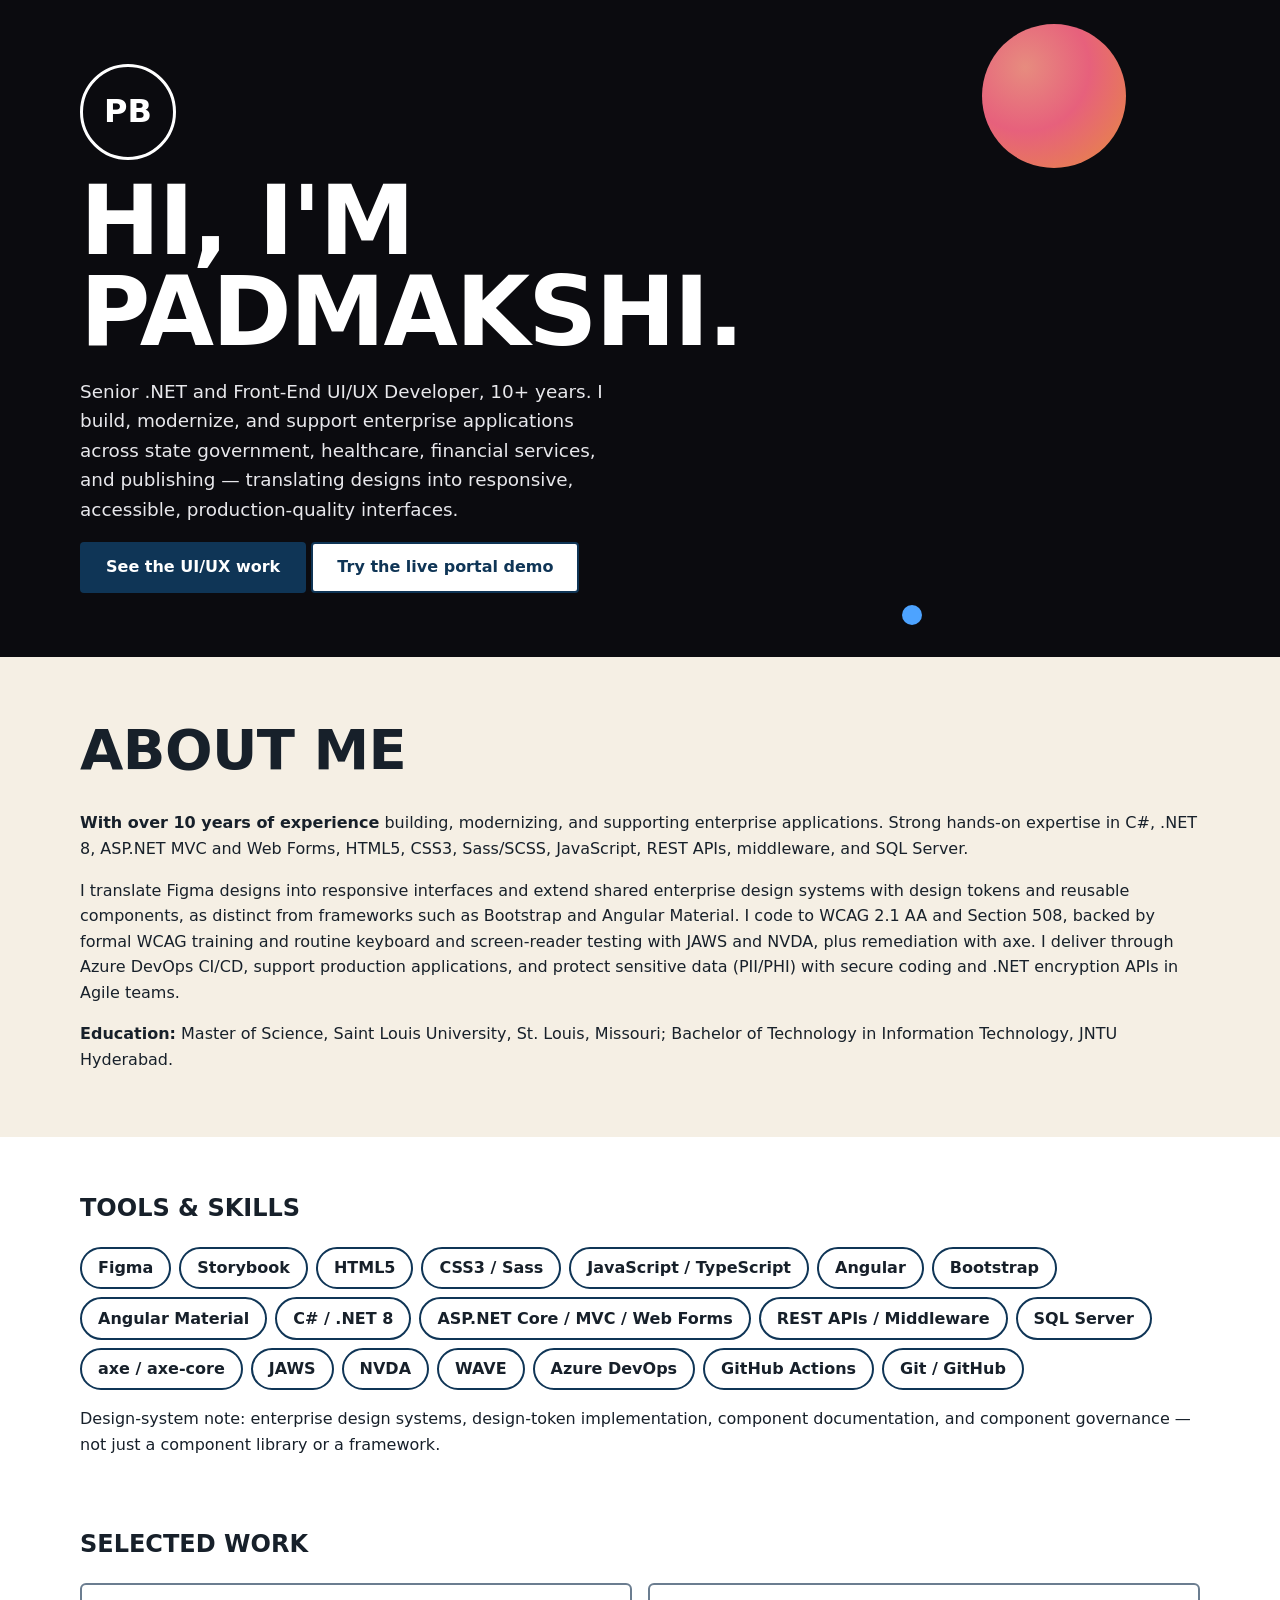
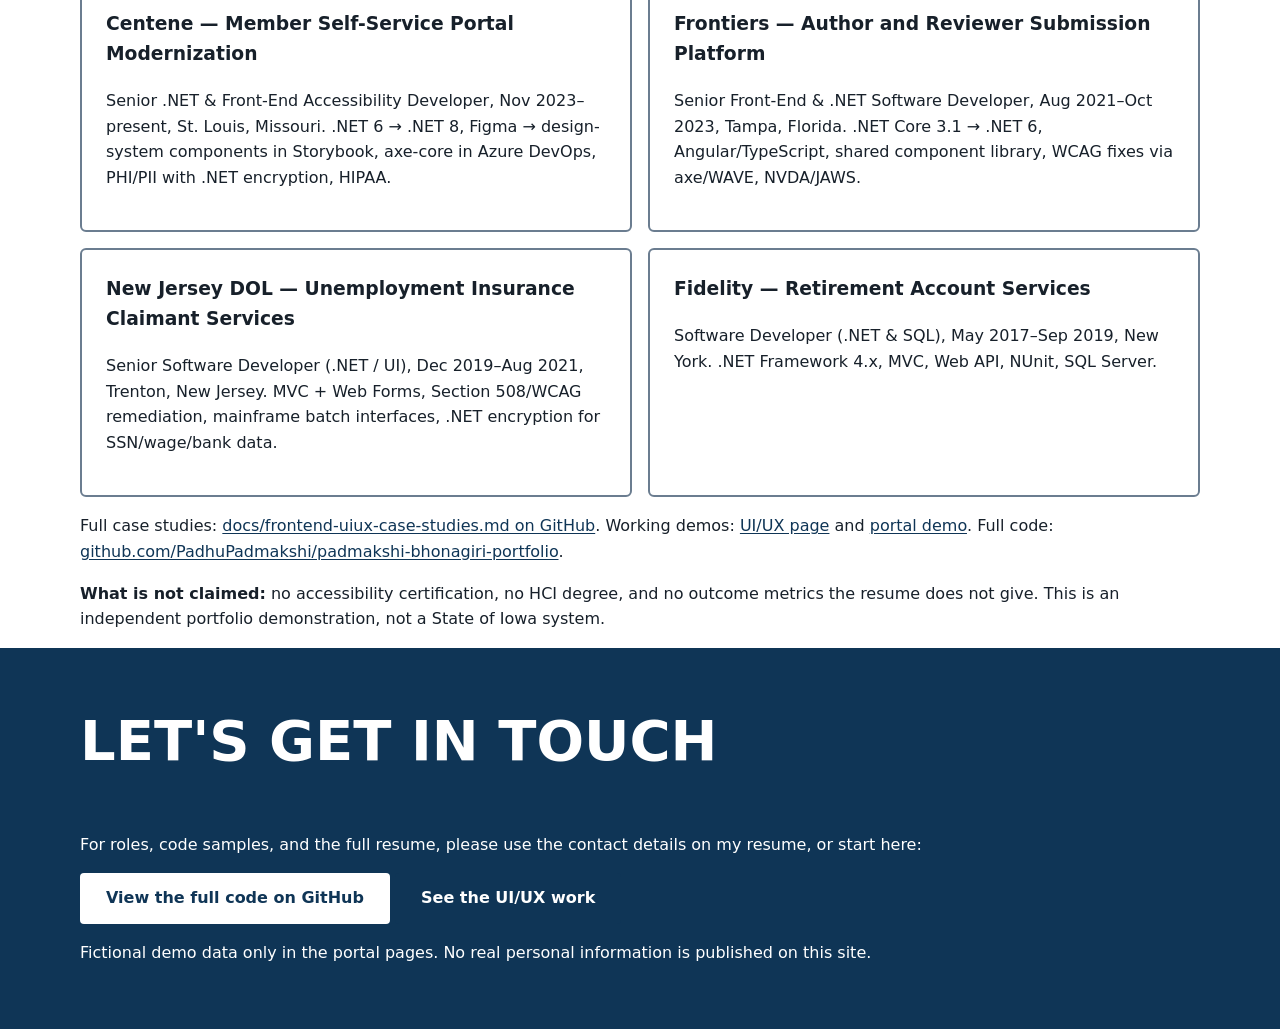
==== docs/portfolio.html @ 4f15f11f "Add reel-style portfolio landing page (dark hero, About, tools, projects, contact)" ====
<!DOCTYPE html>
<html lang="en">
<head>
<meta charset="utf-8">
<meta name="viewport" content="width=device-width, initial-scale=1">
<title>Padmakshi Bhonagiri — Senior .NET and Front-End UI/UX Developer</title>
<link rel="stylesheet" href="site.css">
<style>
  body { background: #fff; }
  .hero { background: #0b0b0f; color: #fff; padding: 4rem 0 3rem; position: relative; overflow: hidden; }
  .hero h1 { font-size: clamp(2.5rem, 9vw, 6rem); line-height: 0.95; margin: 0; letter-spacing: -0.02em; }
  .hero p.lead { color: #e8e8ec; max-width: 34rem; font-size: 1.15rem; }
  .hero .accent-circle { position: absolute; right: 12%; top: 1.5rem; width: 9rem; height: 9rem; border-radius: 50%; background: radial-gradient(circle at 30% 30%, #ff9a8b, #ff6a88 45%, #ff9a44 100%); opacity: 0.9; }
  .hero .accent-dot { position: absolute; right: 28%; bottom: 2rem; width: 1.25rem; height: 1.25rem; border-radius: 50%; background: #4da3ff; }
  .hero .monogram { display: inline-block; border: 3px solid #fff; border-radius: 50%; width: 6rem; height: 6rem; line-height: 5.5rem; text-align: center; font-size: 2rem; font-weight: 800; margin-bottom: 1rem; }
  .about { background: #f5efe4; padding: 3rem 0; }
  .about h2 { font-size: clamp(2rem, 6vw, 3.5rem); margin: 0 0 1rem; letter-spacing: -0.01em; }
  .tools { padding: 2rem 0; }
  .tool-list { list-style: none; padding: 0; display: flex; flex-wrap: wrap; gap: 0.5rem; }
  .tool-list li { border: 2px solid #0f3556; border-radius: 999px; padding: 0.4rem 1rem; font-weight: 700; }
  .contact { background: #0f3556; color: #fff; padding: 3rem 0; }
  .contact a { color: #fff; }
  .contact h2 { font-size: clamp(2rem, 6vw, 3.5rem); margin-top: 0; }
</style>
</head>
<body>
<a class="skip-link" href="#main">Skip to main content</a>
<main id="main">
<section class="hero"><div class="container">
<div class="accent-circle" aria-hidden="true"></div>
<div class="accent-dot" aria-hidden="true"></div>
<span class="monogram" aria-hidden="true">PB</span>
<h1>HI, I'M<br>PADMAKSHI.</h1>
<p class="lead">Senior .NET and Front-End UI/UX Developer, 10+ years. I build, modernize, and support enterprise applications across state government, healthcare, financial services, and publishing — translating designs into responsive, accessible, production-quality interfaces.</p>
<p><a class="btn" href="uiux.html">See the UI/UX work</a> <a class="btn btn--secondary" href="index.html" style="background:#fff;color:#0f3556;">Try the live portal demo</a></p>
</div></section>

<section class="about"><div class="container">
<h2>ABOUT ME</h2>
<p><strong>With over 10 years of experience</strong> building, modernizing, and supporting enterprise applications. Strong hands-on expertise in C#, .NET 8, ASP.NET MVC and Web Forms, HTML5, CSS3, Sass/SCSS, JavaScript, REST APIs, middleware, and SQL Server.</p>
<p>I translate Figma designs into responsive interfaces and extend shared enterprise design systems with design tokens and reusable components, as distinct from frameworks such as Bootstrap and Angular Material. I code to WCAG 2.1 AA and Section 508, backed by formal WCAG training and routine keyboard and screen-reader testing with JAWS and NVDA, plus remediation with axe. I deliver through Azure DevOps CI/CD, support production applications, and protect sensitive data (PII/PHI) with secure coding and .NET encryption APIs in Agile teams.</p>
<p><strong>Education:</strong> Master of Science, Saint Louis University, St. Louis, Missouri; Bachelor of Technology in Information Technology, JNTU Hyderabad.</p>
</div></section>

<section class="tools"><div class="container">
<h2>TOOLS &amp; SKILLS</h2>
<ul class="tool-list">
<li>Figma</li><li>Storybook</li><li>HTML5</li><li>CSS3 / Sass</li><li>JavaScript / TypeScript</li><li>Angular</li><li>Bootstrap</li><li>Angular Material</li><li>C# / .NET 8</li><li>ASP.NET Core / MVC / Web Forms</li><li>REST APIs / Middleware</li><li>SQL Server</li><li>axe / axe-core</li><li>JAWS</li><li>NVDA</li><li>WAVE</li><li>Azure DevOps</li><li>GitHub Actions</li><li>Git / GitHub</li>
</ul>
<p>Design-system note: enterprise design systems, design-token implementation, component documentation, and component governance — not just a component library or a framework.</p>
</div></section>

<section><div class="container">
<h2>SELECTED WORK</h2>
<div class="card-grid">
<div class="card"><h3>Centene — Member Self-Service Portal Modernization</h3><p>Senior .NET &amp; Front-End Accessibility Developer, Nov 2023–present, St. Louis, Missouri. .NET 6 → .NET 8, Figma → design-system components in Storybook, axe-core in Azure DevOps, PHI/PII with .NET encryption, HIPAA.</p></div>
<div class="card"><h3>Frontiers — Author and Reviewer Submission Platform</h3><p>Senior Front-End &amp; .NET Software Developer, Aug 2021–Oct 2023, Tampa, Florida. .NET Core 3.1 → .NET 6, Angular/TypeScript, shared component library, WCAG fixes via axe/WAVE, NVDA/JAWS.</p></div>
<div class="card"><h3>New Jersey DOL — Unemployment Insurance Claimant Services</h3><p>Senior Software Developer (.NET / UI), Dec 2019–Aug 2021, Trenton, New Jersey. MVC + Web Forms, Section 508/WCAG remediation, mainframe batch interfaces, .NET encryption for SSN/wage/bank data.</p></div>
<div class="card"><h3>Fidelity — Retirement Account Services</h3><p>Software Developer (.NET &amp; SQL), May 2017–Sep 2019, New York. .NET Framework 4.x, MVC, Web API, NUnit, SQL Server.</p></div>
</div>
<p>Full case studies: <a href="https://github.com/PadhuPadmakshi/padmakshi-bhonagiri-portfolio/blob/main/docs/frontend-uiux-case-studies.md">docs/frontend-uiux-case-studies.md on GitHub</a>. Working demos: <a href="uiux.html">UI/UX page</a> and <a href="index.html">portal demo</a>. Full code: <a href="https://github.com/PadhuPadmakshi/padmakshi-bhonagiri-portfolio">github.com/PadhuPadmakshi/padmakshi-bhonagiri-portfolio</a>.</p>
<p><strong>What is not claimed:</strong> no accessibility certification, no HCI degree, and no outcome metrics the resume does not give. This is an independent portfolio demonstration, not a State of Iowa system.</p>
</div></section>

<section class="contact"><div class="container">
<h2>LET'S GET IN TOUCH</h2>
<p>For roles, code samples, and the full resume, please use the contact details on my resume, or start here:</p>
<p><a class="btn" href="https://github.com/PadhuPadmakshi/padmakshi-bhonagiri-portfolio" style="background:#fff;color:#0f3556;">View the full code on GitHub</a> <a class="btn" href="uiux.html">See the UI/UX work</a></p>
<p>Fictional demo data only in the portal pages. No real personal information is published on this site.</p>
</div></section>
</main>
</body>
</html>
---- docs/site.css ----
* {
  box-sizing: border-box;
}

html {
  font-size: 100%;
  scroll-behavior: auto;
}

body {
  margin: 0;
  font-family: system-ui, -apple-system, "Segoe UI", Roboto, Helvetica, Arial, sans-serif;
  font-size: 1rem;
  line-height: 1.6;
  color: #17202a;
  background: #ffffff;
}

a {
  color: #0f3556;
  text-decoration: underline;
  text-underline-offset: 2px;
}

a:hover {
  color: #0a243c;
}

a:focus-visible, button:focus-visible, input:focus-visible,
select:focus-visible, textarea:focus-visible, summary:focus-visible {
  outline: 3px solid #0f3556;
  outline-offset: 3px;
}

.skip-link {
  position: absolute;
  left: 1rem;
  top: -100px;
  background: #0f3556;
  color: #fff;
  padding: 0.75rem;
  z-index: 100;
}
.skip-link:focus {
  top: 0.5rem;
}

.sr-only {
  position: absolute;
  width: 1px;
  height: 1px;
  padding: 0;
  margin: -1px;
  overflow: hidden;
  clip: rect(0, 0, 0, 0);
  white-space: nowrap;
  border: 0;
}

.container {
  max-width: 72rem;
  margin: 0 auto;
  padding: 0 1rem;
}

.site-header {
  background: #0f3556;
  color: #fff;
}

.site-header__inner {
  display: flex;
  flex-wrap: wrap;
  gap: 1rem;
  align-items: center;
  justify-content: space-between;
  padding-block: 1rem;
}

.site-header a {
  color: #fff;
}

.site-header__brand {
  font-size: 1.25rem;
  font-weight: 800;
  text-decoration: none;
}

.site-nav ul {
  list-style: none;
  margin: 0;
  padding: 0;
  display: flex;
  flex-wrap: wrap;
  gap: 1rem;
}

.site-nav a {
  text-underline-offset: 3px;
}

.disclaimer-banner {
  background: #fff4d6;
  border-bottom: 3px solid #7a4a00;
  padding: 0.75rem 0;
  font-weight: 600;
}

.site-footer {
  margin-top: 3rem;
  border-top: 3px solid #0f3556;
  padding: 1.5rem 0;
  background: #f2f5f8;
}

@media (prefers-reduced-motion: reduce) {
  *, *::before, *::after {
    animation: none !important;
    transition: none !important;
  }
}
.btn {
  display: inline-block;
  font: inherit;
  font-weight: 700;
  line-height: 1.4;
  padding: 0.75rem 1.5rem;
  border: 2px solid transparent;
  border-radius: 4px;
  cursor: pointer;
  text-decoration: none;
  text-align: center;
  min-height: 2.75rem;
}
.btn:focus-visible {
  outline: 3px solid #0f3556;
  outline-offset: 3px;
}
.btn:disabled {
  opacity: 0.6;
  cursor: not-allowed;
}
.btn {
  background: #0f3556;
  color: #fff;
}

.btn:hover {
  background: #0a243c;
}

.btn--secondary {
  background: #fff;
  color: #0f3556;
  border-color: #0f3556;
}

.btn--secondary:hover {
  background: #e8eff7;
}

.alert {
  border: 2px solid;
  border-left-width: 8px;
  border-radius: 4px;
  padding: 1rem;
  margin-block: 1rem;
}

.alert--success {
  border-color: #1b5e20;
  background: #e6f2e6;
}

.alert--error {
  border-color: #8b1e1e;
  background: #fdecec;
}

.alert--info {
  border-color: #0f3556;
  background: #e8eff7;
}

.alert--warning {
  border-color: #7a4a00;
  background: #fff4d6;
}

.form-group {
  margin-bottom: 1.5rem;
}

.form-label {
  display: block;
  font-weight: 700;
  margin-bottom: 0.5rem;
}

.form-hint {
  display: block;
  color: #44546a;
  margin-bottom: 0.5rem;
}

.form-control {
  width: 100%;
  max-width: 34rem;
  font: inherit;
  padding: 0.75rem;
  border: 2px solid #6b7d90;
  border-radius: 4px;
  background: #fff;
}

.form-control--error {
  border-color: #8b1e1e;
  border-left-width: 6px;
}

.field-error {
  display: block;
  color: #8b1e1e;
  font-weight: 700;
  margin-top: 0.5rem;
}

.error-summary {
  border: 4px solid #8b1e1e;
  background: #fdecec;
  padding: 1rem;
  margin-bottom: 1.5rem;
}

.error-summary a {
  color: #8b1e1e;
  font-weight: 700;
}

.card-grid {
  display: grid;
  gap: 1rem;
}
@media (min-width: 48rem) {
  .card-grid {
    grid-template-columns: repeat(2, 1fr);
  }
}

.card {
  border: 2px solid #6b7d90;
  border-radius: 6px;
  padding: 1.5rem;
  background: #fff;
}

.card h2, .card h3 {
  margin-top: 0;
}

.data-table {
  width: 100%;
  border-collapse: collapse;
}

.data-table th, .data-table td {
  border: 1px solid #6b7d90;
  padding: 0.75rem;
  text-align: left;
}

.data-table th {
  background: #0f3556;
  color: #fff;
}

.data-table caption {
  font-weight: 700;
  text-align: left;
  padding-bottom: 0.5rem;
}

.status-badge {
  display: inline-block;
  font-weight: 700;
  border: 2px solid;
  border-radius: 999px;
  padding: 0.125rem 0.75rem;
}

.status-badge--received {
  border-color: #0f3556;
  background: #e8eff7;
}

.status-badge--approved {
  border-color: #1b5e20;
  background: #e6f2e6;
}

.dialog-backdrop {
  position: fixed;
  inset: 0;
  background: rgba(0, 0, 0, 0.6);
  display: flex;
  align-items: center;
  justify-content: center;
  padding: 1rem;
  z-index: 200;
}

.dialog {
  background: #fff;
  border: 3px solid #0f3556;
  border-radius: 6px;
  max-width: 34rem;
  width: 100%;
  padding: 1.5rem;
}

[hidden] {
  display: none !important;
}

.swatch {
  display: inline-block;
  width: 100%;
  height: 3.5rem;
  border: 2px solid #6b7d90;
  border-radius: 4px;
}

.swatch--primary {
  background: #0f3556;
}

.swatch--primary-dark {
  background: #0a243c;
}

.swatch--success {
  background: #1b5e20;
}

.swatch--error {
  background: #8b1e1e;
}

/*# sourceMappingURL=site.css.map */
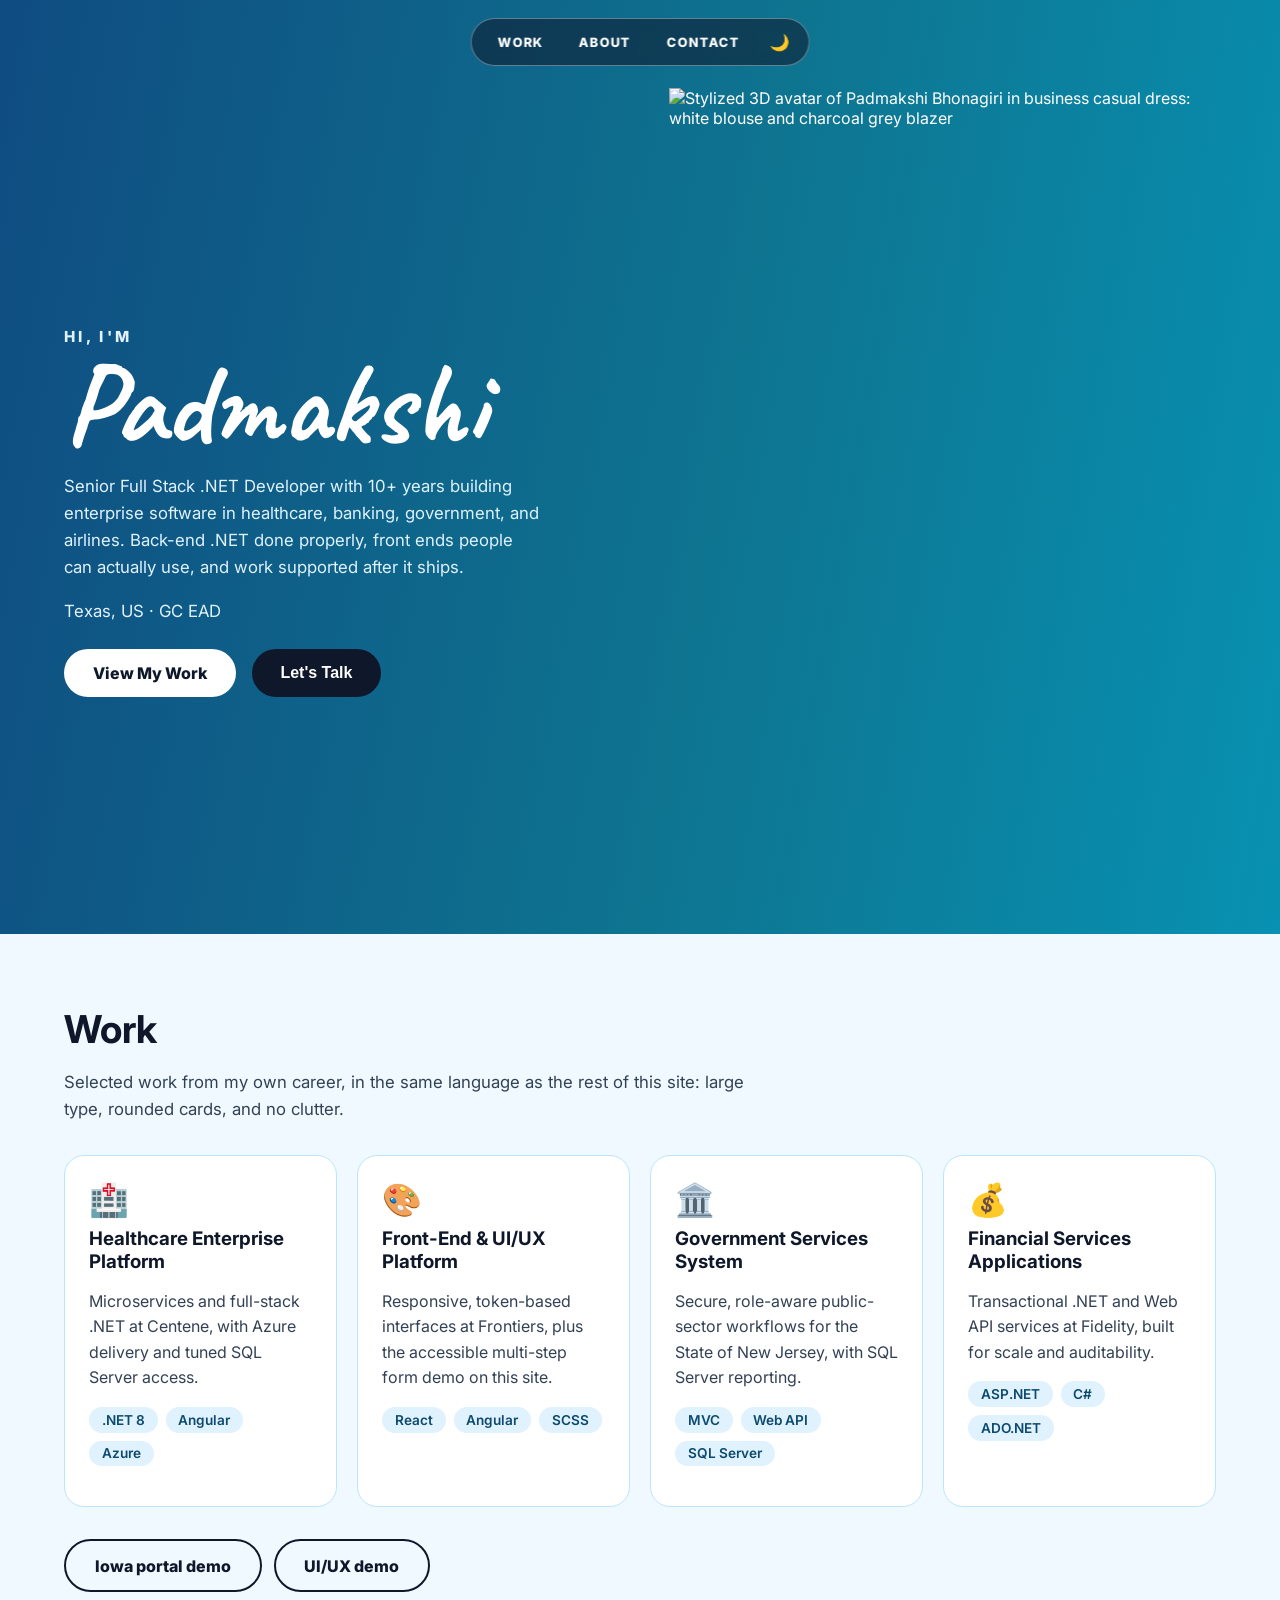
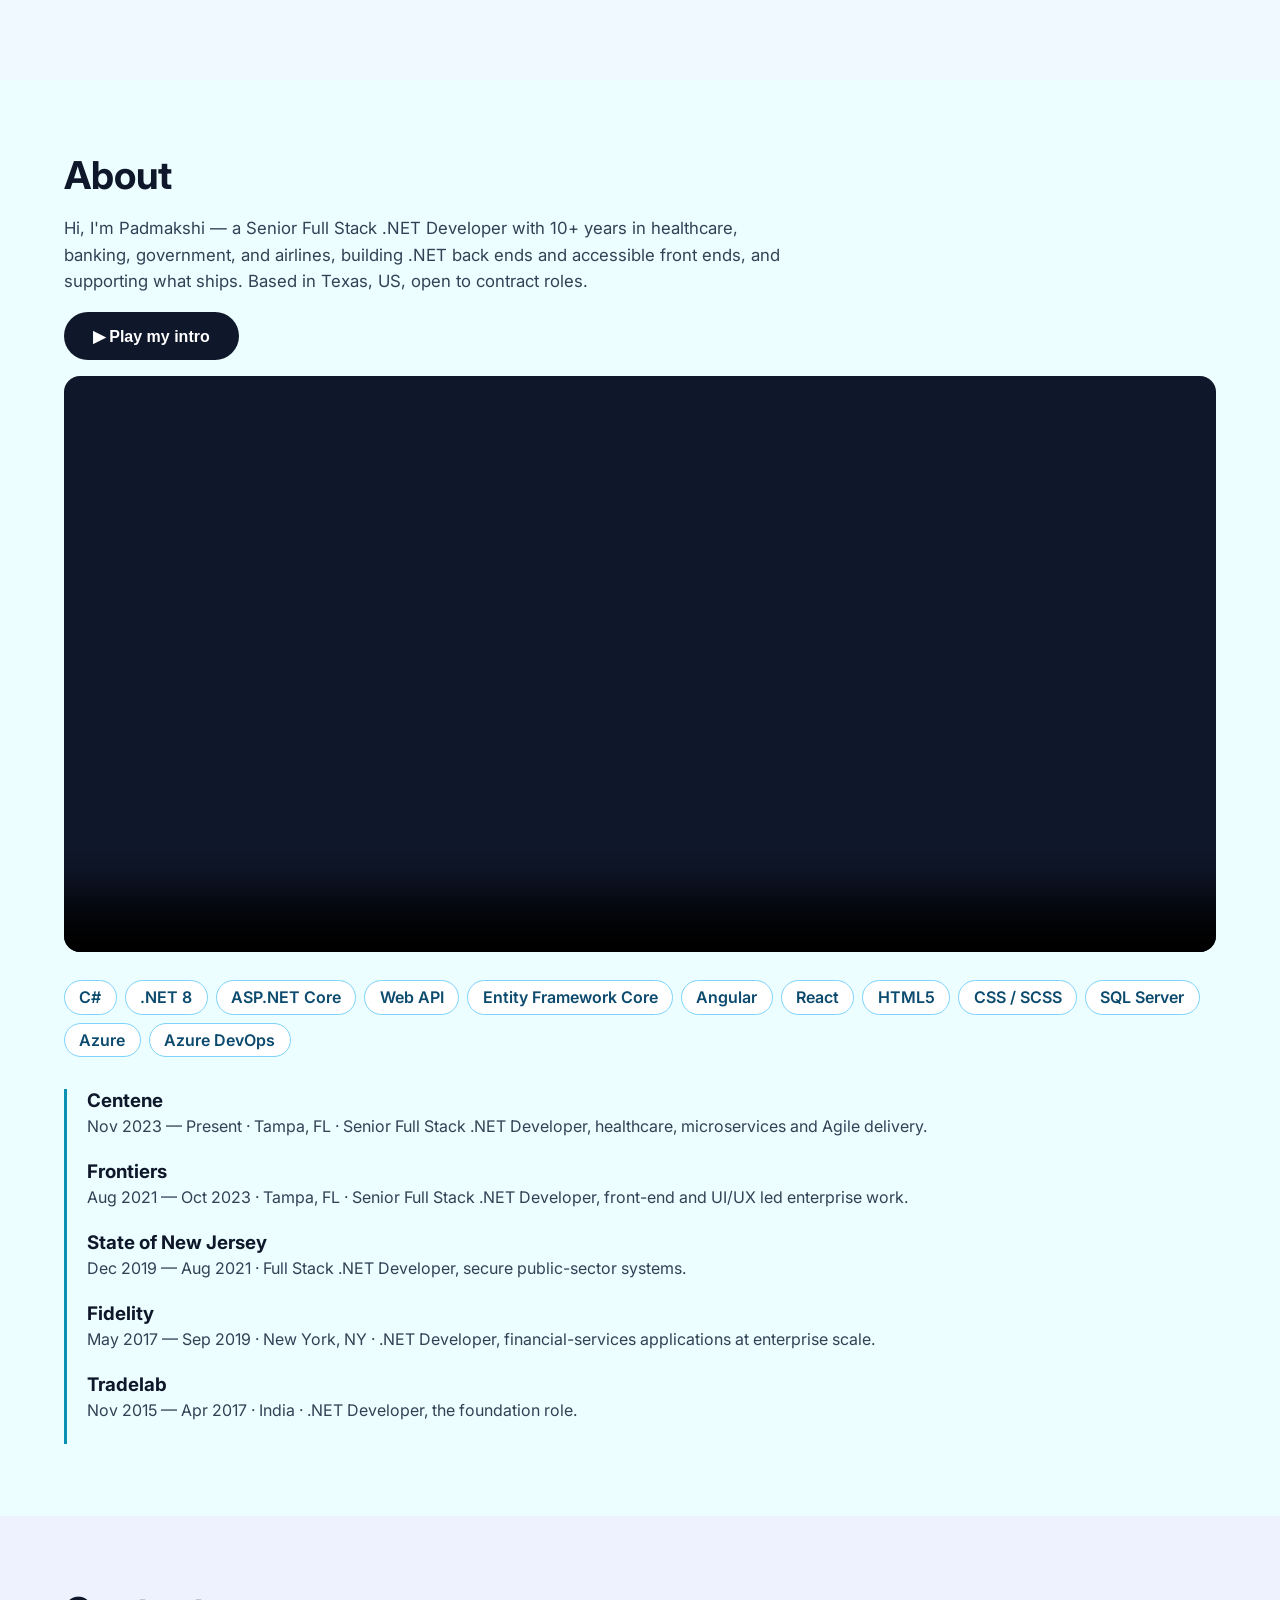
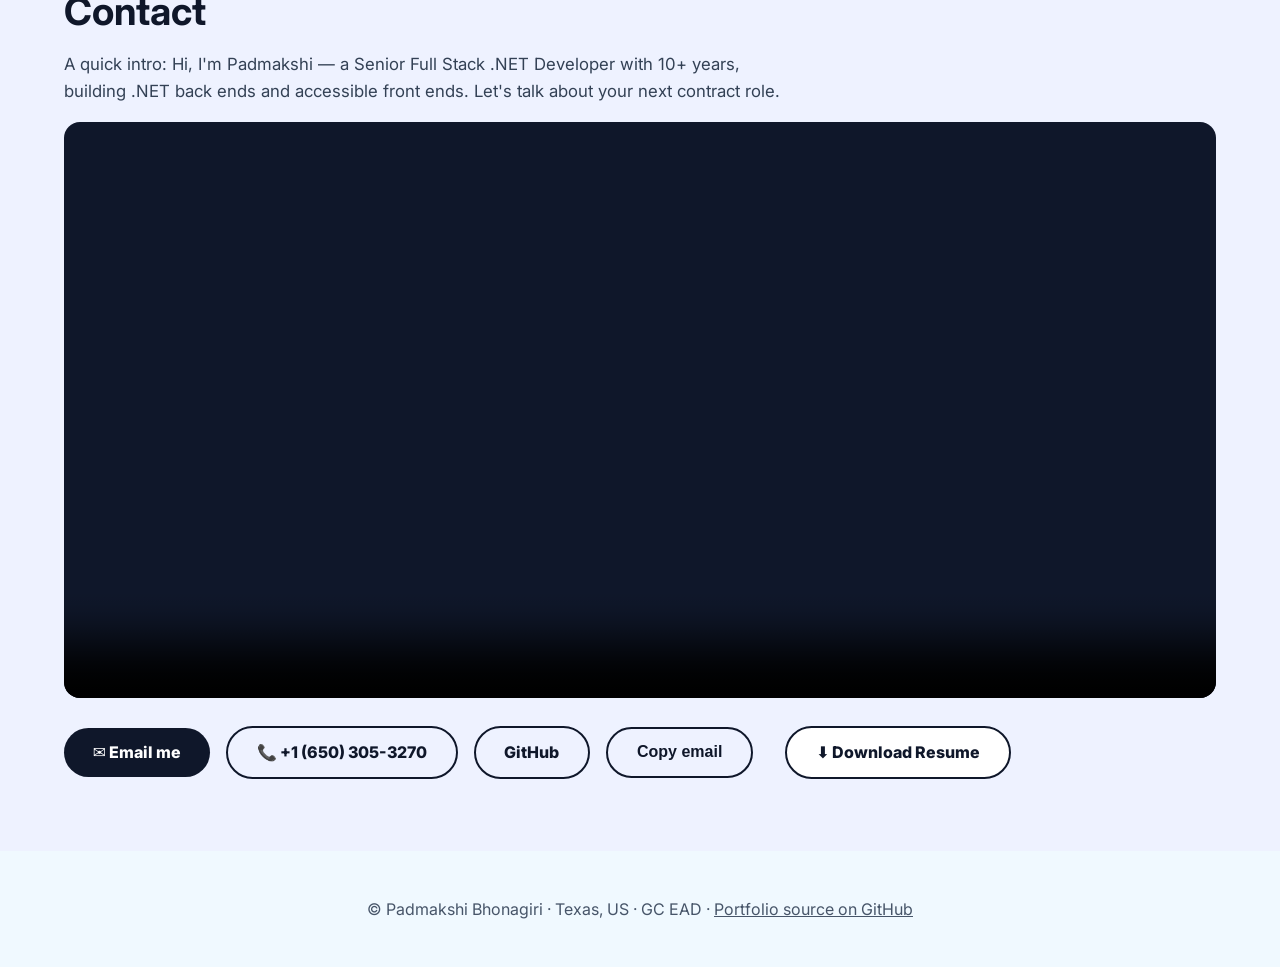
==== commit 6bf47f14: "Update portfolio page with blue-teal hero, avatar, intro video and Iowa resume" ====
--- a/docs/portfolio.html
+++ b/docs/portfolio.html
@@ -3,71 +3,246 @@
 <head>
 <meta charset="utf-8">
 <meta name="viewport" content="width=device-width, initial-scale=1">
-<title>Padmakshi Bhonagiri — Senior .NET and Front-End UI/UX Developer</title>
-<link rel="stylesheet" href="site.css">
+<title>Padmakshi Bhonagiri — Senior Full Stack .NET Developer</title>
+<meta name="description" content="Portfolio of Padmakshi Bhonagiri, Senior Full Stack .NET Developer, 10+ years in healthcare, banking, government, and airlines.">
+<link rel="preconnect" href="https://fonts.googleapis.com">
+<link rel="preconnect" href="https://fonts.gstatic.com" crossorigin>
+<link href="https://fonts.googleapis.com/css2?family=Caveat:wght@700&family=Inter:wght@400;600;800&display=swap" rel="stylesheet">
 <style>
-  body { background: #fff; }
-  .hero { background: #0b0b0f; color: #fff; padding: 4rem 0 3rem; position: relative; overflow: hidden; }
-  .hero h1 { font-size: clamp(2.5rem, 9vw, 6rem); line-height: 0.95; margin: 0; letter-spacing: -0.02em; }
-  .hero p.lead { color: #e8e8ec; max-width: 34rem; font-size: 1.15rem; }
-  .hero .accent-circle { position: absolute; right: 12%; top: 1.5rem; width: 9rem; height: 9rem; border-radius: 50%; background: radial-gradient(circle at 30% 30%, #ff9a8b, #ff6a88 45%, #ff9a44 100%); opacity: 0.9; }
-  .hero .accent-dot { position: absolute; right: 28%; bottom: 2rem; width: 1.25rem; height: 1.25rem; border-radius: 50%; background: #4da3ff; }
-  .hero .monogram { display: inline-block; border: 3px solid #fff; border-radius: 50%; width: 6rem; height: 6rem; line-height: 5.5rem; text-align: center; font-size: 2rem; font-weight: 800; margin-bottom: 1rem; }
-  .about { background: #f5efe4; padding: 3rem 0; }
-  .about h2 { font-size: clamp(2rem, 6vw, 3.5rem); margin: 0 0 1rem; letter-spacing: -0.01em; }
-  .tools { padding: 2rem 0; }
-  .tool-list { list-style: none; padding: 0; display: flex; flex-wrap: wrap; gap: 0.5rem; }
-  .tool-list li { border: 2px solid #0f3556; border-radius: 999px; padding: 0.4rem 1rem; font-weight: 700; }
-  .contact { background: #0f3556; color: #fff; padding: 3rem 0; }
-  .contact a { color: #fff; }
-  .contact h2 { font-size: clamp(2rem, 6vw, 3.5rem); margin-top: 0; }
+  *{box-sizing:border-box}
+  html{scroll-behavior:smooth}
+  body{margin:0;font-family:Inter,system-ui,sans-serif;color:#0f172a;background:#f0f9ff}
+  a{color:inherit}
+  .skip{position:absolute;left:-9999px}.skip:focus{left:1rem;top:1rem;background:#fff;padding:.5rem;z-index:200}
+  /* Floating pill nav, centred at the top */
+  .pillnav{position:fixed;top:18px;left:50%;transform:translateX(-50%);z-index:100;display:flex;gap:.25rem;align-items:center;background:rgba(15,23,42,.55);backdrop-filter:blur(8px);border:1px solid rgba(255,255,255,.35);border-radius:999px;padding:.45rem .6rem}
+  .pillnav a{color:#fff;text-decoration:none;font-weight:800;letter-spacing:.08em;font-size:.8rem;padding:.5rem 1rem;border-radius:999px}
+  .pillnav a:hover{background:rgba(255,255,255,.2)}
+  .pillnav button{background:transparent;border:0;color:#fff;font-size:1rem;cursor:pointer;padding:.4rem .6rem;border-radius:999px}
+  /* Hero: full viewport, text left, large character right, cooler tones */
+  .hero{min-height:100vh;display:grid;grid-template-columns:1.05fr .95fr;align-items:center;overflow:hidden;background:linear-gradient(100deg,#0f4c81 0%,#0e7490 55%,#0891b2 100%);color:#fff;padding:5.5rem 4rem 0 4rem}
+  .hero-text{max-width:560px}
+  .hero-text .hi{font-size:.95rem;font-weight:800;letter-spacing:.22em;text-transform:uppercase;margin:0 0 .25rem}
+  .hero-text h1{font-family:Caveat,cursive;font-size:clamp(4.5rem,9vw,8.5rem);line-height:.9;margin:0;color:#fff}
+  .hero-text p{font-size:1.05rem;line-height:1.6;color:#e0f2fe;max-width:480px}
+  .hero-btns{display:flex;gap:1rem;flex-wrap:wrap;margin-top:1.5rem}
+  .btn{display:inline-block;text-decoration:none;font-weight:800;border-radius:999px;padding:.9rem 1.8rem;border:0;cursor:pointer;font-size:1rem}
+  .btn-white{background:#fff;color:#0f172a}
+  .btn-dark{background:#0f172a;color:#fff}
+  .btn-outline{background:transparent;color:#0f172a;border:2px solid #0f172a}
+  .hero-char{position:relative;height:100%;display:flex;align-items:flex-end;justify-content:center}
+  .hero-char img{height:94vh;max-height:900px;width:auto;object-fit:contain;transition:transform .3s ease-out;will-change:transform}
+  .wink{position:absolute;top:22%;right:18%;font-size:2rem;opacity:0;transition:opacity .3s;pointer-events:none}
+  .wink.show{opacity:1}
+  section{padding:4.5rem 4rem;scroll-margin-top:90px}
+  section h2{font-size:2.4rem;margin:0 0 .5rem;color:#0f172a}
+  section .lead{font-size:1.05rem;color:#334155;max-width:720px;line-height:1.6}
+  #work{background:#f0f9ff}
+  #about{background:#ecfeff}
+  #contact{background:#eef2ff}
+  .cards{display:grid;grid-template-columns:repeat(auto-fit,minmax(250px,1fr));gap:1.25rem;margin-top:2rem}
+  .card{background:#fff;border:1px solid #bae6fd;border-radius:20px;padding:1.5rem}
+  .card h3{margin:.5rem 0;color:#0f172a}
+  .card p{color:#334155;line-height:1.6}
+  .tags{list-style:none;padding:0;display:flex;gap:.5rem;flex-wrap:wrap}
+  .tags li{background:#e0f2fe;color:#0c4a6e;border-radius:999px;padding:.3rem .8rem;font-size:.85rem;font-weight:600}
+  .timeline{margin-top:2rem}
+  .timeline article{border-left:3px solid #0891b2;padding:0 0 1.25rem 1.25rem}
+  .timeline h3{margin:0}
+  .timeline p{margin:.25rem 0;color:#334155}
+  .skillpills{display:flex;gap:.5rem;flex-wrap:wrap;margin-top:1.5rem}
+  .skillpills span{background:#fff;border:1px solid #7dd3fc;border-radius:999px;padding:.4rem .9rem;font-weight:600;color:#0c4a6e}
+  video{width:100%;border-radius:16px;background:#0f172a}
+  .contact-links{display:flex;gap:1rem;flex-wrap:wrap;margin-top:1.5rem;align-items:center}
+  footer{padding:2rem;text-align:center;color:#475569;background:#f0f9ff}
+  /* Modal */
+  .backdrop{position:fixed;inset:0;background:rgba(0,0,0,.6);display:none;place-items:center;z-index:300;padding:1rem}
+  .backdrop.open{display:grid}
+  .modal{background:#fff;color:#0f172a;border-radius:20px;max-width:560px;width:100%;padding:1.5rem;max-height:90vh;overflow:auto}
+  .modal h2{color:#0f172a}
+  /* Dark mode, still cooler tones */
+  body.dark{background:#0b1220;color:#f1f5f9}
+  body.dark section h2,body.dark .card h3,body.dark .timeline h3,body.dark .modal h2{color:#f1f5f9}
+  body.dark #work{background:#0f172a} body.dark #about{background:#111827} body.dark #contact{background:#1e1b4b}
+  body.dark .card{background:#1e293b;border-color:#334155} body.dark .card p,body.dark .timeline p,body.dark section .lead{color:#cbd5e1}
+  body.dark .hero{background:linear-gradient(100deg,#082f49 0%,#164e63 55%,#155e75 100%)}
+  body.dark .modal{background:#1e293b;color:#f1f5f9} body.dark footer{background:#0b1220;color:#94a3b8}
+  body.dark .skillpills span{background:#1e293b;border-color:#334155;color:#bae6fd}
+  body.dark .btn-outline{color:#f1f5f9;border-color:#f1f5f9}
+  @media (max-width:800px){
+    .hero{grid-template-columns:1fr;padding:5.5rem 1.25rem 0}
+    .hero-char img{height:62vh}
+    section{padding:3rem 1.25rem}
+    .pillnav a{padding:.5rem .6rem;font-size:.7rem}
+  }
+  @media (prefers-reduced-motion:reduce){
+    html{scroll-behavior:auto} .hero-char img{transition:none}
+  }
 </style>
 </head>
 <body>
-<a class="skip-link" href="#main">Skip to main content</a>
-<main id="main">
-<section class="hero"><div class="container">
-<div class="accent-circle" aria-hidden="true"></div>
-<div class="accent-dot" aria-hidden="true"></div>
-<span class="monogram" aria-hidden="true">PB</span>
-<h1>HI, I'M<br>PADMAKSHI.</h1>
-<p class="lead">Senior .NET and Front-End UI/UX Developer, 10+ years. I build, modernize, and support enterprise applications across state government, healthcare, financial services, and publishing — translating designs into responsive, accessible, production-quality interfaces.</p>
-<p><a class="btn" href="uiux.html">See the UI/UX work</a> <a class="btn btn--secondary" href="index.html" style="background:#fff;color:#0f3556;">Try the live portal demo</a></p>
-</div></section>
-
-<section class="about"><div class="container">
-<h2>ABOUT ME</h2>
-<p><strong>With over 10 years of experience</strong> building, modernizing, and supporting enterprise applications. Strong hands-on expertise in C#, .NET 8, ASP.NET MVC and Web Forms, HTML5, CSS3, Sass/SCSS, JavaScript, REST APIs, middleware, and SQL Server.</p>
-<p>I translate Figma designs into responsive interfaces and extend shared enterprise design systems with design tokens and reusable components, as distinct from frameworks such as Bootstrap and Angular Material. I code to WCAG 2.1 AA and Section 508, backed by formal WCAG training and routine keyboard and screen-reader testing with JAWS and NVDA, plus remediation with axe. I deliver through Azure DevOps CI/CD, support production applications, and protect sensitive data (PII/PHI) with secure coding and .NET encryption APIs in Agile teams.</p>
-<p><strong>Education:</strong> Master of Science, Saint Louis University, St. Louis, Missouri; Bachelor of Technology in Information Technology, JNTU Hyderabad.</p>
-</div></section>
-
-<section class="tools"><div class="container">
-<h2>TOOLS &amp; SKILLS</h2>
-<ul class="tool-list">
-<li>Figma</li><li>Storybook</li><li>HTML5</li><li>CSS3 / Sass</li><li>JavaScript / TypeScript</li><li>Angular</li><li>Bootstrap</li><li>Angular Material</li><li>C# / .NET 8</li><li>ASP.NET Core / MVC / Web Forms</li><li>REST APIs / Middleware</li><li>SQL Server</li><li>axe / axe-core</li><li>JAWS</li><li>NVDA</li><li>WAVE</li><li>Azure DevOps</li><li>GitHub Actions</li><li>Git / GitHub</li>
-</ul>
-<p>Design-system note: enterprise design systems, design-token implementation, component documentation, and component governance — not just a component library or a framework.</p>
-</div></section>
-
-<section><div class="container">
-<h2>SELECTED WORK</h2>
-<div class="card-grid">
-<div class="card"><h3>Centene — Member Self-Service Portal Modernization</h3><p>Senior .NET &amp; Front-End Accessibility Developer, Nov 2023–present, St. Louis, Missouri. .NET 6 → .NET 8, Figma → design-system components in Storybook, axe-core in Azure DevOps, PHI/PII with .NET encryption, HIPAA.</p></div>
-<div class="card"><h3>Frontiers — Author and Reviewer Submission Platform</h3><p>Senior Front-End &amp; .NET Software Developer, Aug 2021–Oct 2023, Tampa, Florida. .NET Core 3.1 → .NET 6, Angular/TypeScript, shared component library, WCAG fixes via axe/WAVE, NVDA/JAWS.</p></div>
-<div class="card"><h3>New Jersey DOL — Unemployment Insurance Claimant Services</h3><p>Senior Software Developer (.NET / UI), Dec 2019–Aug 2021, Trenton, New Jersey. MVC + Web Forms, Section 508/WCAG remediation, mainframe batch interfaces, .NET encryption for SSN/wage/bank data.</p></div>
-<div class="card"><h3>Fidelity — Retirement Account Services</h3><p>Software Developer (.NET &amp; SQL), May 2017–Sep 2019, New York. .NET Framework 4.x, MVC, Web API, NUnit, SQL Server.</p></div>
+<a class="skip" href="#work">Skip to work</a>
+<nav class="pillnav" aria-label="Main">
+  <a href="#work">WORK</a>
+  <a href="#about">ABOUT</a>
+  <a href="#contact">CONTACT</a>
+  <button type="button" id="dark-toggle" aria-pressed="false" aria-label="Toggle dark mode">🌙</button>
+</nav>
+
+<header class="hero" id="hero">
+  <div class="hero-text">
+    <p class="hi">Hi, I'm</p>
+    <h1>Padmakshi</h1>
+    <p>Senior Full Stack .NET Developer with 10+ years building enterprise software in healthcare, banking, government, and airlines. Back-end .NET done properly, front ends people can actually use, and work supported after it ships.</p>
+    <p>Texas, US · GC EAD</p>
+    <div class="hero-btns">
+      <a class="btn btn-white" href="#work">View My Work</a>
+      <button class="btn btn-dark" type="button" id="lets-talk-btn">Let's Talk</button>
+    </div>
+  </div>
+  <div class="hero-char" id="hero-char">
+    <img id="cursor-avatar" src="img/avatar-3d.png" alt="Stylized 3D avatar of Padmakshi Bhonagiri in business casual dress: white blouse and charcoal grey blazer">
+    <span class="wink" id="wink-badge" aria-hidden="true">😉</span>
+  </div>
+</header>
+
+<main>
+<section id="work" aria-labelledby="work-title">
+  <h2 id="work-title">Work</h2>
+  <p class="lead">Selected work from my own career, in the same language as the rest of this site: large type, rounded cards, and no clutter.</p>
+  <div class="cards">
+    <article class="card"><div aria-hidden="true" style="font-size:2rem">🏥</div><h3>Healthcare Enterprise Platform</h3><p>Microservices and full-stack .NET at Centene, with Azure delivery and tuned SQL Server access.</p><ul class="tags"><li>.NET 8</li><li>Angular</li><li>Azure</li></ul></article>
+    <article class="card"><div aria-hidden="true" style="font-size:2rem">🎨</div><h3>Front-End &amp; UI/UX Platform</h3><p>Responsive, token-based interfaces at Frontiers, plus the accessible multi-step form demo on this site.</p><ul class="tags"><li>React</li><li>Angular</li><li>SCSS</li></ul></article>
+    <article class="card"><div aria-hidden="true" style="font-size:2rem">🏛️</div><h3>Government Services System</h3><p>Secure, role-aware public-sector workflows for the State of New Jersey, with SQL Server reporting.</p><ul class="tags"><li>MVC</li><li>Web API</li><li>SQL Server</li></ul></article>
+    <article class="card"><div aria-hidden="true" style="font-size:2rem">💰</div><h3>Financial Services Applications</h3><p>Transactional .NET and Web API services at Fidelity, built for scale and auditability.</p><ul class="tags"><li>ASP.NET</li><li>C#</li><li>ADO.NET</li></ul></article>
+  </div>
+  <p style="margin-top:2rem"><a class="btn btn-outline" href="index.html">Iowa portal demo</a> &nbsp; <a class="btn btn-outline" href="uiux.html">UI/UX demo</a></p>
+</section>
+
+<section id="about" aria-labelledby="about-title">
+  <h2 id="about-title">About</h2>
+  <p class="lead">Hi, I'm Padmakshi — a Senior Full Stack .NET Developer with 10+ years in healthcare, banking, government, and airlines, building .NET back ends and accessible front ends, and supporting what ships. Based in Texas, US, open to contract roles.</p>
+  <p><button class="btn btn-dark" type="button" id="play-intro-btn">▶ Play my intro</button></p>
+  <p><video id="intro-video" controls preload="none" poster="img/avatar-3d.png" aria-label="Spoken intro video of Padmakshi Bhonagiri"><source src="intro-video-female.mp4" type="video/mp4">Your browser does not support this video.</video></p>
+  <div class="skillpills" aria-label="Skills">
+    <span>C#</span><span>.NET 8</span><span>ASP.NET Core</span><span>Web API</span><span>Entity Framework Core</span><span>Angular</span><span>React</span><span>HTML5</span><span>CSS / SCSS</span><span>SQL Server</span><span>Azure</span><span>Azure DevOps</span>
+  </div>
+  <div class="timeline">
+    <article><h3>Centene</h3><p>Nov 2023 — Present · Tampa, FL · Senior Full Stack .NET Developer, healthcare, microservices and Agile delivery.</p></article>
+    <article><h3>Frontiers</h3><p>Aug 2021 — Oct 2023 · Tampa, FL · Senior Full Stack .NET Developer, front-end and UI/UX led enterprise work.</p></article>
+    <article><h3>State of New Jersey</h3><p>Dec 2019 — Aug 2021 · Full Stack .NET Developer, secure public-sector systems.</p></article>
+    <article><h3>Fidelity</h3><p>May 2017 — Sep 2019 · New York, NY · .NET Developer, financial-services applications at enterprise scale.</p></article>
+    <article><h3>Tradelab</h3><p>Nov 2015 — Apr 2017 · India · .NET Developer, the foundation role.</p></article>
+  </div>
+</section>
+
+<section id="contact" aria-labelledby="contact-title">
+  <h2 id="contact-title">Contact</h2>
+  <p class="lead">A quick intro: Hi, I'm Padmakshi — a Senior Full Stack .NET Developer with 10+ years, building .NET back ends and accessible front ends. Let's talk about your next contract role.</p>
+  <p><video controls preload="none" poster="img/avatar-3d.png" aria-label="Spoken intro video of Padmakshi Bhonagiri"><source src="intro-video-female.mp4" type="video/mp4">Your browser does not support this video.</video></p>
+  <div class="contact-links">
+    <a class="btn btn-dark" href="mailto:padhupadmakshib@gmail.com">✉ Email me</a>
+    <a class="btn btn-outline" href="tel:+16503053270">📞 +1 (650) 305-3270</a>
+    <a class="btn btn-outline" href="https://github.com/PadhuPadmakshi">GitHub</a>
+    <button class="btn btn-outline" type="button" id="copy-email">Copy email</button>
+    <span id="copy-status" role="status"></span>
+    <a class="btn btn-white" style="border:2px solid #0f172a" href="Padmakshi_Bhonagiri_Resume_Iowa_DOM_DoIT.docx" download>⬇ Download Resume</a>
+  </div>
+</section>
+</main>
+
+<footer>
+  <p>© Padmakshi Bhonagiri · Texas, US · GC EAD · <a href="https://github.com/PadhuPadmakshi/padmakshi-bhonagiri-portfolio">Portfolio source on GitHub</a></p>
+</footer>
+
+<div class="backdrop" id="intro-modal" role="dialog" aria-modal="true" aria-labelledby="intro-modal-title" hidden>
+  <div class="modal">
+    <h2 id="intro-modal-title">Hi, I'm Padmakshi</h2>
+    <p>I'm a Senior Full Stack .NET Developer with 10+ years building enterprise software — in healthcare, banking and financial services, government, and airlines. My core is C# and .NET: ASP.NET Core, Web API, and Entity Framework Core, with Angular and React on the front end, built to be responsive and accessible.</p>
+    <p>I build, modernize, and support applications end to end — from APIs and data to the screen in front of the user — and I'm based in Texas, US, open to contract roles.</p>
+    <p><video controls preload="none" poster="img/avatar-3d.png" aria-label="Spoken intro video of Padmakshi Bhonagiri"><source src="intro-video-female.mp4" type="video/mp4">Your browser does not support this video.</video></p>
+    <p style="display:flex;gap:.75rem;flex-wrap:wrap">
+      <a class="btn btn-dark" href="mailto:padhupadmakshib@gmail.com">✉ Email me</a>
+      <a class="btn btn-outline" href="Padmakshi_Bhonagiri_Resume_Iowa_DOM_DoIT.docx" download>⬇ Download Resume</a>
+      <button class="btn btn-outline" type="button" id="intro-close">Close</button>
+    </p>
+    <p><a href="#contact" id="intro-to-contact">See the full contact section ↓</a></p>
+  </div>
 </div>
-<p>Full case studies: <a href="https://github.com/PadhuPadmakshi/padmakshi-bhonagiri-portfolio/blob/main/docs/frontend-uiux-case-studies.md">docs/frontend-uiux-case-studies.md on GitHub</a>. Working demos: <a href="uiux.html">UI/UX page</a> and <a href="index.html">portal demo</a>. Full code: <a href="https://github.com/PadhuPadmakshi/padmakshi-bhonagiri-portfolio">github.com/PadhuPadmakshi/padmakshi-bhonagiri-portfolio</a>.</p>
-<p><strong>What is not claimed:</strong> no accessibility certification, no HCI degree, and no outcome metrics the resume does not give. This is an independent portfolio demonstration, not a State of Iowa system.</p>
-</div></section>
-
-<section class="contact"><div class="container">
-<h2>LET'S GET IN TOUCH</h2>
-<p>For roles, code samples, and the full resume, please use the contact details on my resume, or start here:</p>
-<p><a class="btn" href="https://github.com/PadhuPadmakshi/padmakshi-bhonagiri-portfolio" style="background:#fff;color:#0f3556;">View the full code on GitHub</a> <a class="btn" href="uiux.html">See the UI/UX work</a></p>
-<p>Fictional demo data only in the portal pages. No real personal information is published on this site.</p>
-</div></section>
-</main>
+
+<script>
+  var reduced = window.matchMedia("(prefers-reduced-motion: reduce)").matches;
+  // Dark mode, persisted
+  var darkBtn = document.getElementById("dark-toggle");
+  var saved = null; try { saved = localStorage.getItem("padmakshi-theme"); } catch(e) {}
+  if (saved === "dark") { document.body.classList.add("dark"); darkBtn.textContent = "☀️"; darkBtn.setAttribute("aria-pressed", "true"); }
+  darkBtn.addEventListener("click", function(){
+    var dark = document.body.classList.toggle("dark");
+    darkBtn.textContent = dark ? "☀️" : "🌙";
+    darkBtn.setAttribute("aria-pressed", dark ? "true" : "false");
+    try { localStorage.setItem("padmakshi-theme", dark ? "dark" : "light"); } catch(e) {}
+  });
+  // Cursor-tracking character: head/avatar follows the pointer, returns to centre when idle, winks
+  var hero = document.getElementById("hero");
+  var avatar = document.getElementById("cursor-avatar");
+  var wink = document.getElementById("wink-badge");
+  var idleTimer = null;
+  function onMove(e){
+    if (reduced || !avatar) return;
+    var r = hero.getBoundingClientRect();
+    var x = (e.clientX - r.left) / Math.max(r.width, 1) - 0.5;
+    var y = (e.clientY - r.top) / Math.max(r.height, 1) - 0.5;
+    avatar.style.transform = "translate(" + (x * 36) + "px," + (y * 22) + "px) rotate(" + (x * 3) + "deg)";
+    wink.classList.remove("show");
+    clearTimeout(idleTimer);
+    idleTimer = setTimeout(function(){
+      avatar.style.transform = "translate(0,0) rotate(0deg)";
+      wink.classList.add("show");
+      setTimeout(function(){ wink.classList.remove("show"); }, 900);
+    }, 2500);
+  }
+  if (hero) hero.addEventListener("pointermove", onMove);
+  if (!window.matchMedia("(pointer: fine)").matches) {
+    setInterval(function(){ if (wink) { wink.classList.add("show"); setTimeout(function(){ wink.classList.remove("show"); }, 900); } }, 9000);
+  }
+  // Let's Talk opens the intro
+  var letsTalk = document.getElementById("lets-talk-btn");
+  var modal = document.getElementById("intro-modal");
+  var closeBtn = document.getElementById("intro-close");
+  var toContact = document.getElementById("intro-to-contact");
+  function openModal(){ modal.hidden = false; modal.classList.add("open"); if (closeBtn) closeBtn.focus(); }
+  function closeModal(){ modal.classList.remove("open"); modal.hidden = true; if (letsTalk) letsTalk.focus(); }
+  if (letsTalk) letsTalk.addEventListener("click", openModal);
+  if (closeBtn) closeBtn.addEventListener("click", closeModal);
+  if (modal) modal.addEventListener("click", function(e){ if (e.target === modal) closeModal(); });
+  document.addEventListener("keydown", function(e){ if (e.key === "Escape" && modal && modal.classList.contains("open")) closeModal(); });
+  if (toContact) toContact.addEventListener("click", function(){
+    closeModal();
+    var c = document.getElementById("contact");
+    if (c) c.scrollIntoView({behavior: reduced ? "auto" : "smooth"});
+  });
+  // Play button: unmutes, turns volume up, and plays the spoken intro
+  var playBtn = document.getElementById("play-intro-btn");
+  var introVideo = document.getElementById("intro-video");
+  if (playBtn && introVideo){
+    playBtn.addEventListener("click", function(){
+      introVideo.muted = false;
+      introVideo.volume = 1;
+      introVideo.scrollIntoView({behavior: reduced ? "auto" : "smooth", block: "center"});
+      var pr = introVideo.play();
+      if (pr) pr.catch(function(){});
+      playBtn.textContent = "▶ Playing my intro…";
+      introVideo.addEventListener("ended", function(){ playBtn.textContent = "▶ Play my intro again"; }, {once: true});
+    });
+  }
+  // Copy email
+  var copyBtn = document.getElementById("copy-email");
+  var copyStatus = document.getElementById("copy-status");
+  if (copyBtn) copyBtn.addEventListener("click", function(){
+    var done = function(){ copyStatus.textContent = "Email copied."; };
+    if (navigator.clipboard && navigator.clipboard.writeText) { navigator.clipboard.writeText("padhupadmakshib@gmail.com").then(done); }
+    else { copyStatus.textContent = "padhupadmakshib@gmail.com"; }
+  });
+</script>
 </body>
 </html>
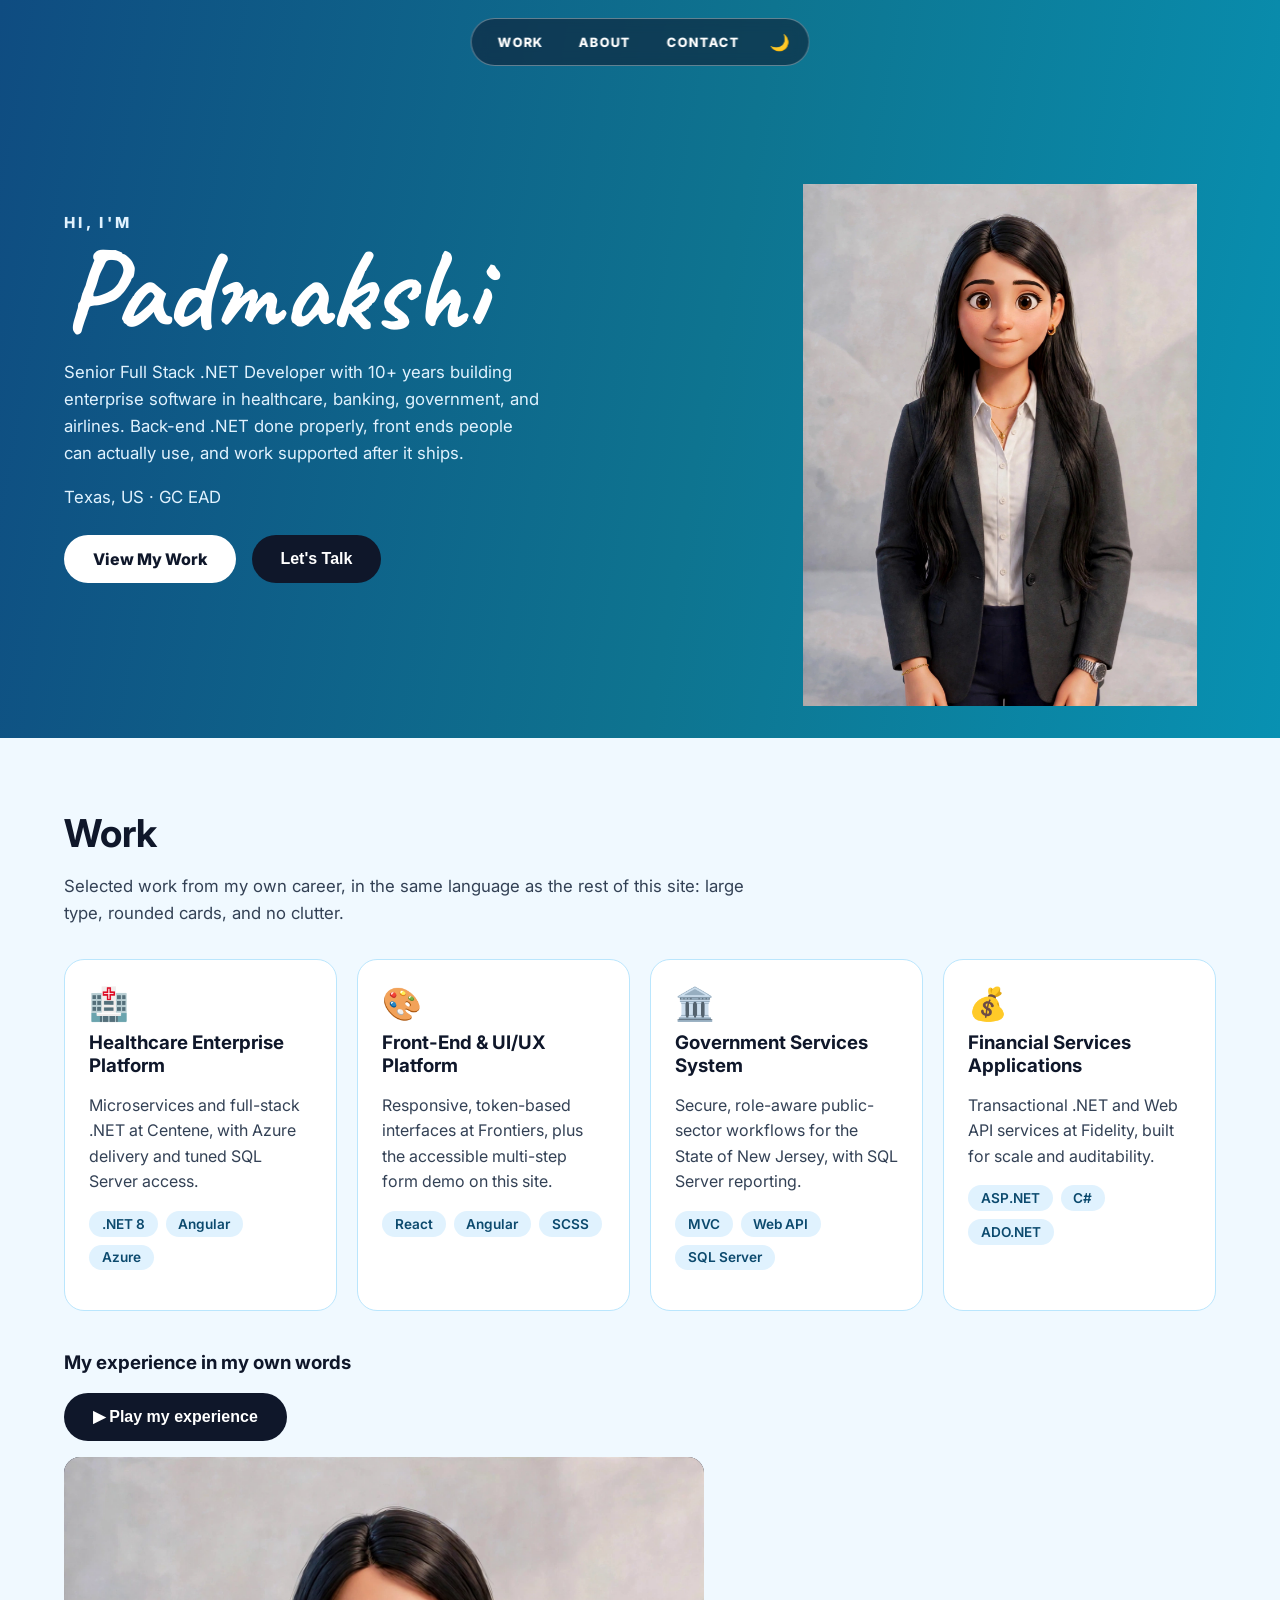
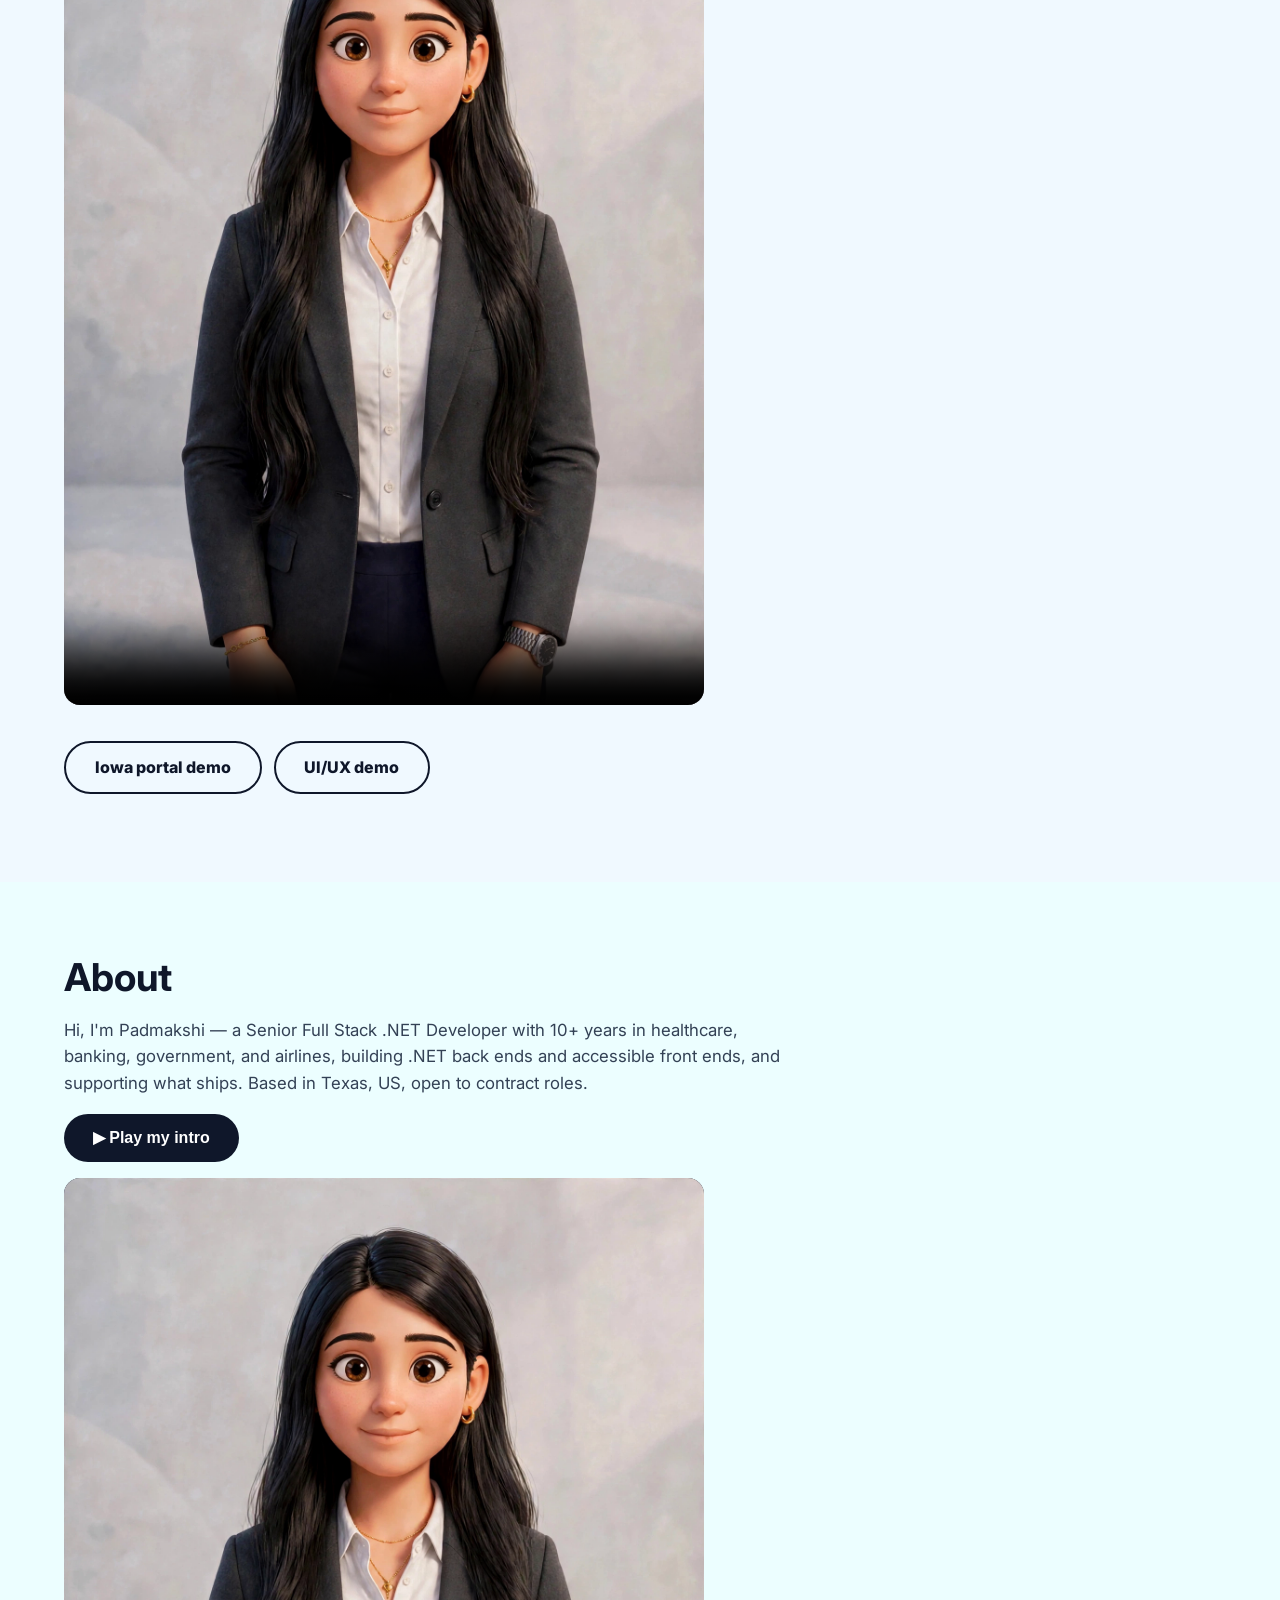
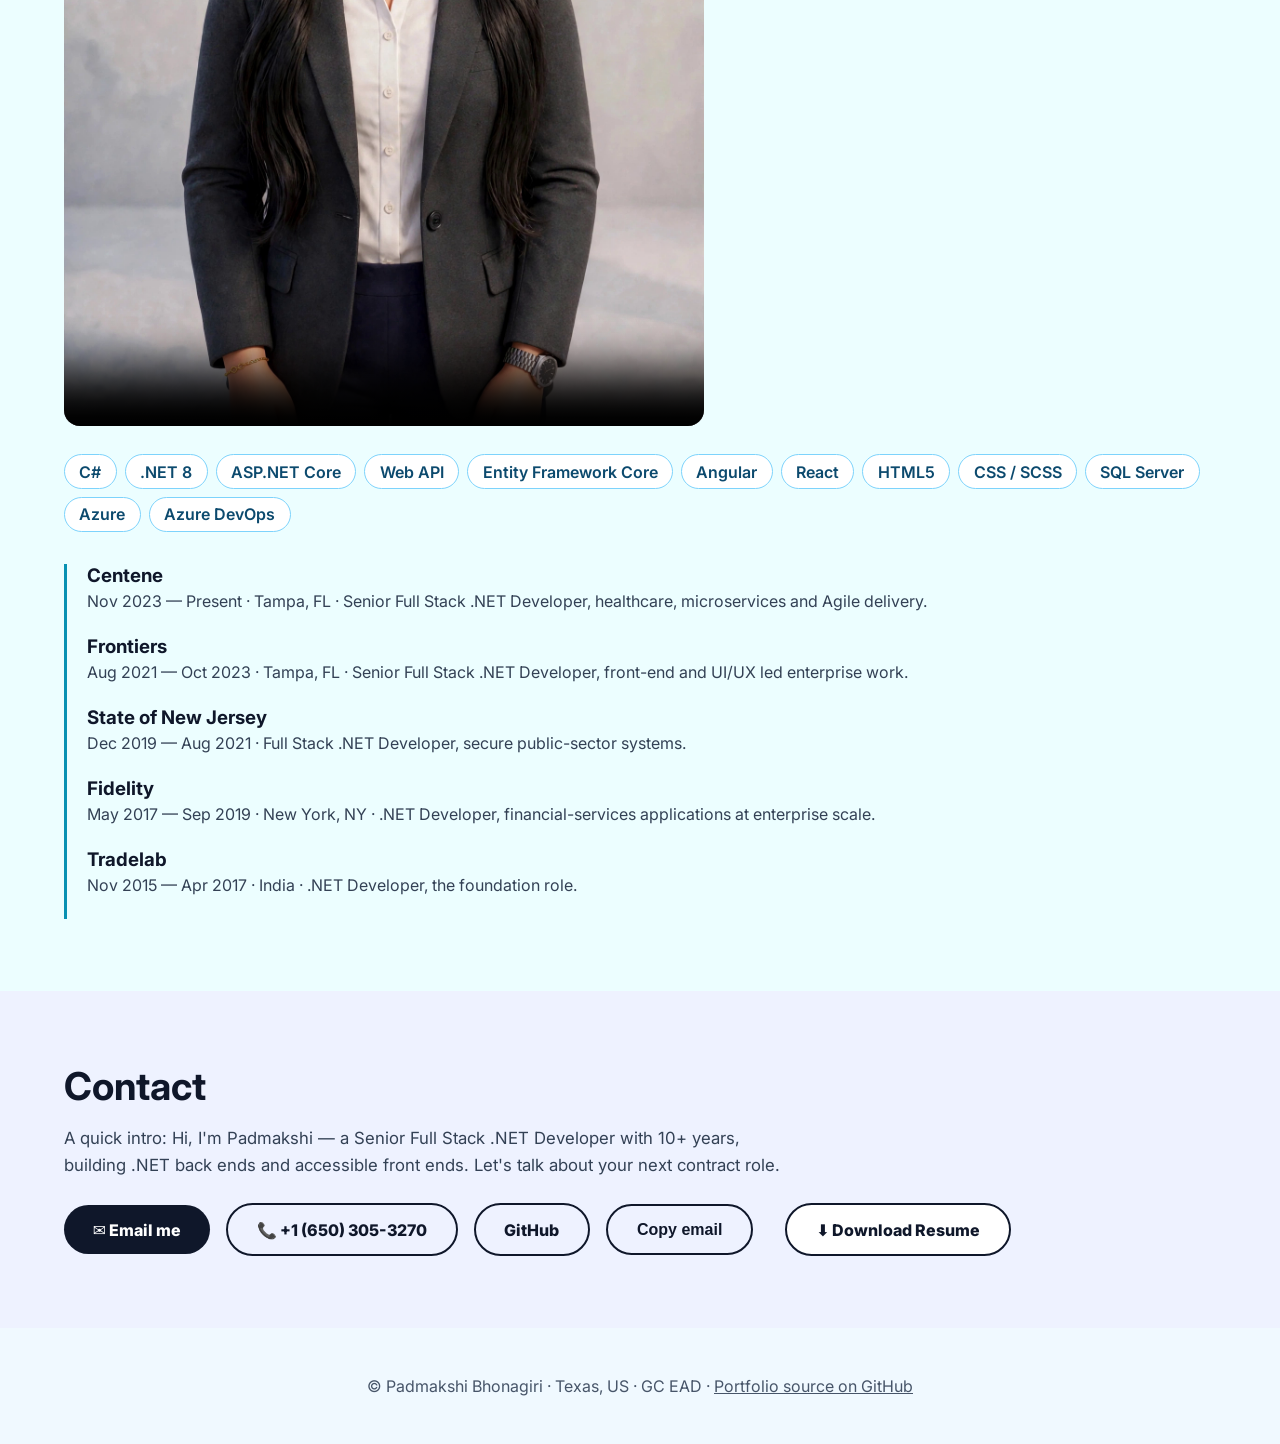
==== commit 40f05fc7: "Update portfolio with smaller hero avatar and experience video" ====
--- a/docs/portfolio.html
+++ b/docs/portfolio.html
@@ -20,7 +20,7 @@
   .pillnav a:hover{background:rgba(255,255,255,.2)}
   .pillnav button{background:transparent;border:0;color:#fff;font-size:1rem;cursor:pointer;padding:.4rem .6rem;border-radius:999px}
   /* Hero: full viewport, text left, large character right, cooler tones */
-  .hero{min-height:100vh;display:grid;grid-template-columns:1.05fr .95fr;align-items:center;overflow:hidden;background:linear-gradient(100deg,#0f4c81 0%,#0e7490 55%,#0891b2 100%);color:#fff;padding:5.5rem 4rem 0 4rem}
+  .hero{min-height:82vh;display:grid;grid-template-columns:1.25fr .75fr;align-items:center;overflow:hidden;background:linear-gradient(100deg,#0f4c81 0%,#0e7490 55%,#0891b2 100%);color:#fff;padding:5.5rem 4rem 2rem 4rem}
   .hero-text{max-width:560px}
   .hero-text .hi{font-size:.95rem;font-weight:800;letter-spacing:.22em;text-transform:uppercase;margin:0 0 .25rem}
   .hero-text h1{font-family:Caveat,cursive;font-size:clamp(4.5rem,9vw,8.5rem);line-height:.9;margin:0;color:#fff}
@@ -31,7 +31,7 @@
   .btn-dark{background:#0f172a;color:#fff}
   .btn-outline{background:transparent;color:#0f172a;border:2px solid #0f172a}
   .hero-char{position:relative;height:100%;display:flex;align-items:flex-end;justify-content:center}
-  .hero-char img{height:94vh;max-height:900px;width:auto;object-fit:contain;transition:transform .3s ease-out;will-change:transform}
+  .hero-char img{height:58vh;max-height:560px;width:auto;object-fit:contain;transition:transform .3s ease-out;will-change:transform}
   .wink{position:absolute;top:22%;right:18%;font-size:2rem;opacity:0;transition:opacity .3s;pointer-events:none}
   .wink.show{opacity:1}
   section{padding:4.5rem 4rem;scroll-margin-top:90px}
@@ -71,7 +71,7 @@
   body.dark .btn-outline{color:#f1f5f9;border-color:#f1f5f9}
   @media (max-width:800px){
     .hero{grid-template-columns:1fr;padding:5.5rem 1.25rem 0}
-    .hero-char img{height:62vh}
+    .hero-char img{height:38vh}
     section{padding:3rem 1.25rem}
     .pillnav a{padding:.5rem .6rem;font-size:.7rem}
   }
@@ -116,6 +116,9 @@
     <article class="card"><div aria-hidden="true" style="font-size:2rem">🏛️</div><h3>Government Services System</h3><p>Secure, role-aware public-sector workflows for the State of New Jersey, with SQL Server reporting.</p><ul class="tags"><li>MVC</li><li>Web API</li><li>SQL Server</li></ul></article>
     <article class="card"><div aria-hidden="true" style="font-size:2rem">💰</div><h3>Financial Services Applications</h3><p>Transactional .NET and Web API services at Fidelity, built for scale and auditability.</p><ul class="tags"><li>ASP.NET</li><li>C#</li><li>ADO.NET</li></ul></article>
   </div>
+  <h3 style="margin-top:2.5rem">My experience in my own words</h3>
+  <p><button class="btn btn-dark" type="button" id="play-experience-btn">▶ Play my experience</button></p>
+  <p><video id="experience-video" controls preload="none" poster="img/avatar-3d.png" aria-label="Spoken experience video of Padmakshi Bhonagiri" style="max-width:640px"><source src="experience-video.mp4" type="video/mp4">Your browser does not support this video.</video></p>
   <p style="margin-top:2rem"><a class="btn btn-outline" href="index.html">Iowa portal demo</a> &nbsp; <a class="btn btn-outline" href="uiux.html">UI/UX demo</a></p>
 </section>
 
@@ -123,7 +126,7 @@
   <h2 id="about-title">About</h2>
   <p class="lead">Hi, I'm Padmakshi — a Senior Full Stack .NET Developer with 10+ years in healthcare, banking, government, and airlines, building .NET back ends and accessible front ends, and supporting what ships. Based in Texas, US, open to contract roles.</p>
   <p><button class="btn btn-dark" type="button" id="play-intro-btn">▶ Play my intro</button></p>
-  <p><video id="intro-video" controls preload="none" poster="img/avatar-3d.png" aria-label="Spoken intro video of Padmakshi Bhonagiri"><source src="intro-video-female.mp4" type="video/mp4">Your browser does not support this video.</video></p>
+  <p><video id="intro-video" controls preload="none" poster="img/avatar-3d.png" aria-label="Spoken intro video of Padmakshi Bhonagiri" style="max-width:640px"><source src="intro-video-female.mp4" type="video/mp4">Your browser does not support this video.</video></p>
   <div class="skillpills" aria-label="Skills">
     <span>C#</span><span>.NET 8</span><span>ASP.NET Core</span><span>Web API</span><span>Entity Framework Core</span><span>Angular</span><span>React</span><span>HTML5</span><span>CSS / SCSS</span><span>SQL Server</span><span>Azure</span><span>Azure DevOps</span>
   </div>
@@ -139,7 +142,6 @@
 <section id="contact" aria-labelledby="contact-title">
   <h2 id="contact-title">Contact</h2>
   <p class="lead">A quick intro: Hi, I'm Padmakshi — a Senior Full Stack .NET Developer with 10+ years, building .NET back ends and accessible front ends. Let's talk about your next contract role.</p>
-  <p><video controls preload="none" poster="img/avatar-3d.png" aria-label="Spoken intro video of Padmakshi Bhonagiri"><source src="intro-video-female.mp4" type="video/mp4">Your browser does not support this video.</video></p>
   <div class="contact-links">
     <a class="btn btn-dark" href="mailto:padhupadmakshib@gmail.com">✉ Email me</a>
     <a class="btn btn-outline" href="tel:+16503053270">📞 +1 (650) 305-3270</a>
@@ -235,6 +237,20 @@
       introVideo.addEventListener("ended", function(){ playBtn.textContent = "▶ Play my intro again"; }, {once: true});
     });
   }
+  // Play experience video
+  var playExpBtn = document.getElementById("play-experience-btn");
+  var expVideo = document.getElementById("experience-video");
+  if (playExpBtn && expVideo){
+    playExpBtn.addEventListener("click", function(){
+      expVideo.muted = false;
+      expVideo.volume = 1;
+      expVideo.scrollIntoView({behavior: reduced ? "auto" : "smooth", block: "center"});
+      var pr = expVideo.play();
+      if (pr) pr.catch(function(){});
+      playExpBtn.textContent = "▶ Playing my experience…";
+      expVideo.addEventListener("ended", function(){ playExpBtn.textContent = "▶ Play my experience again"; }, {once: true});
+    });
+  }
   // Copy email
   var copyBtn = document.getElementById("copy-email");
   var copyStatus = document.getElementById("copy-status");
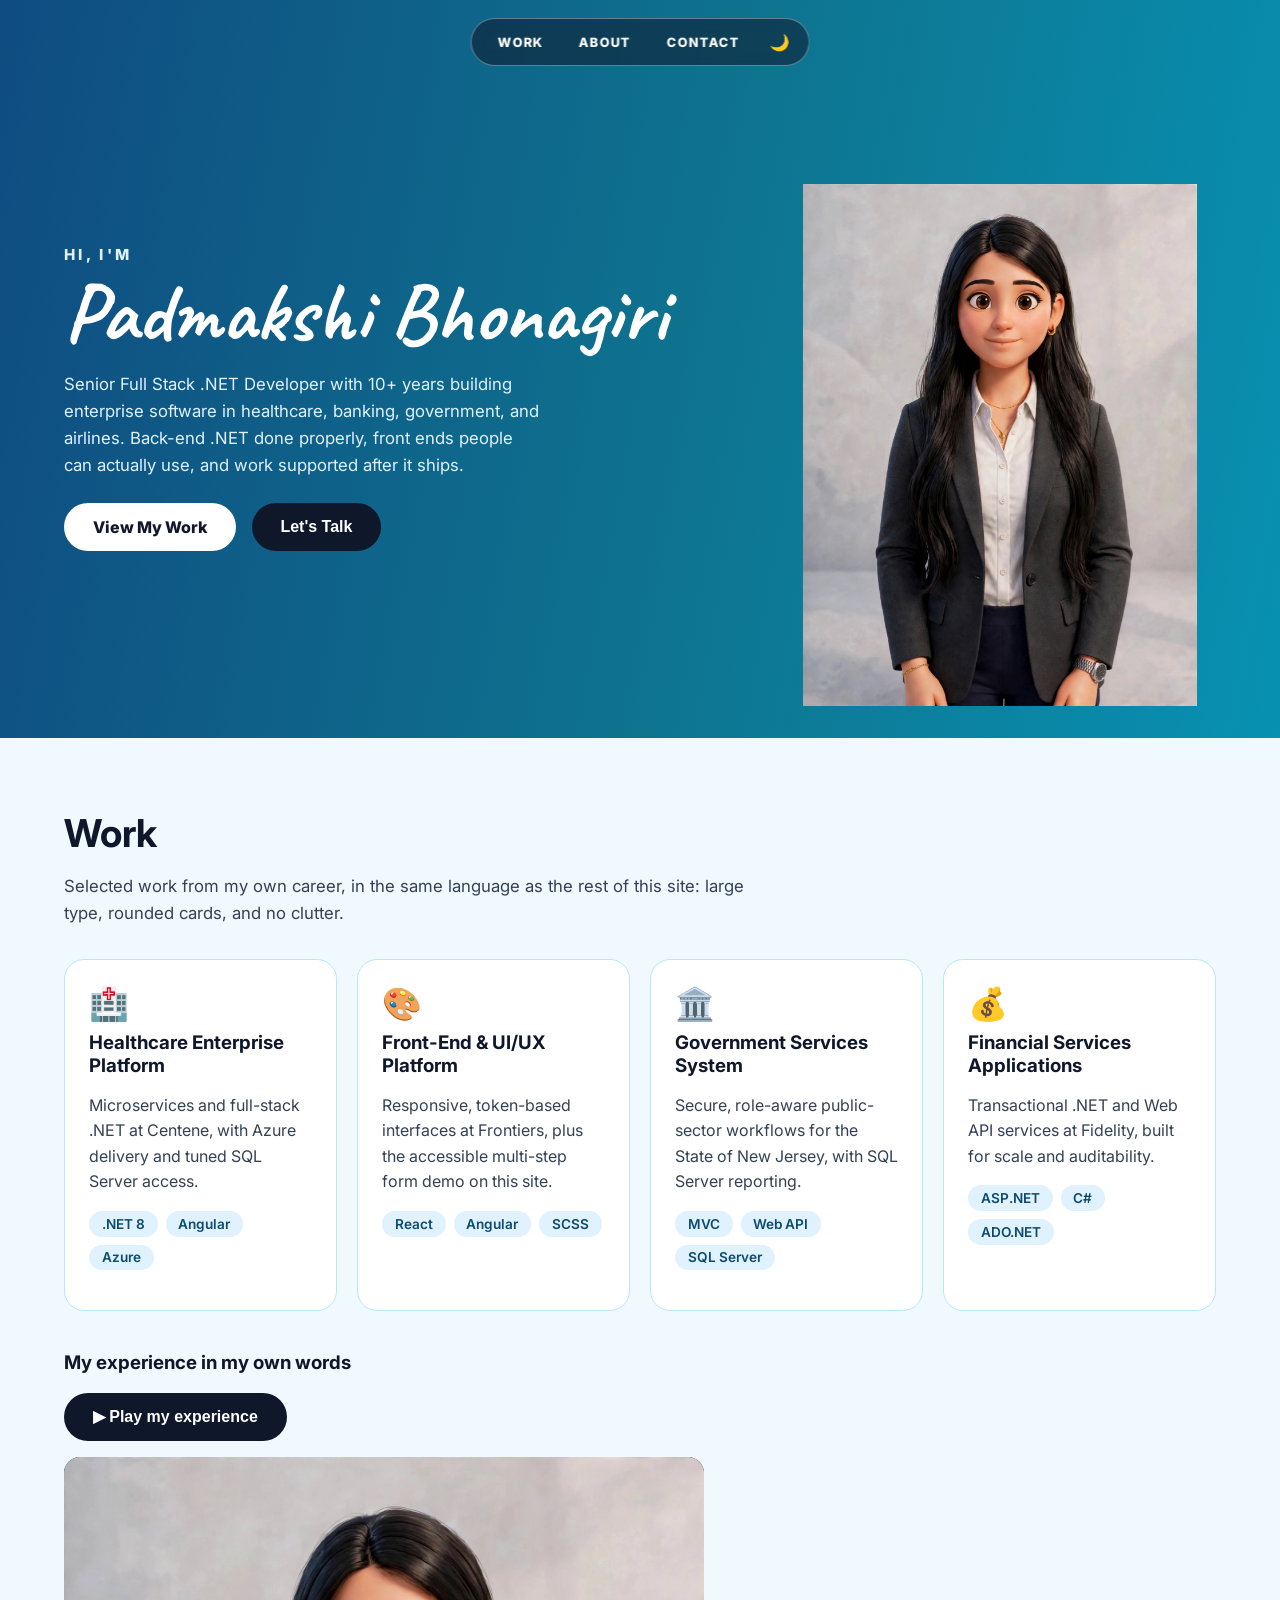
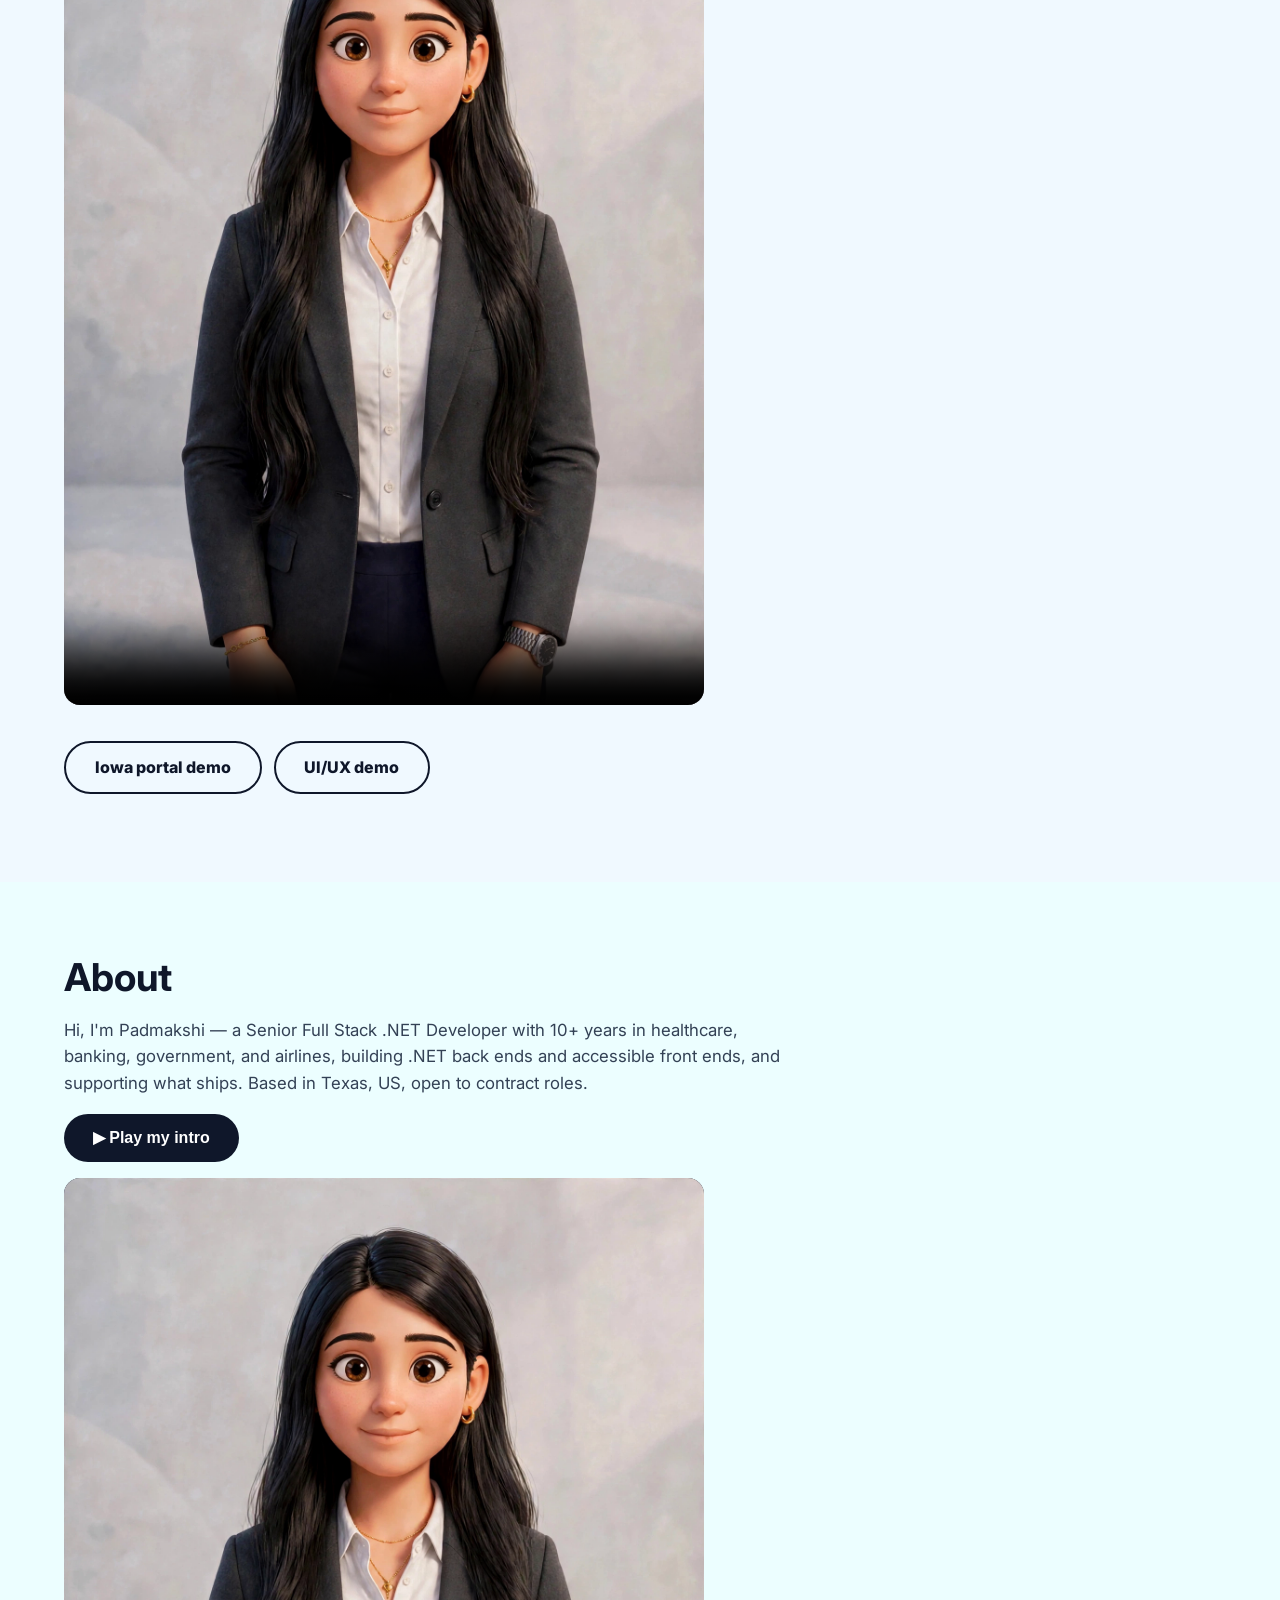
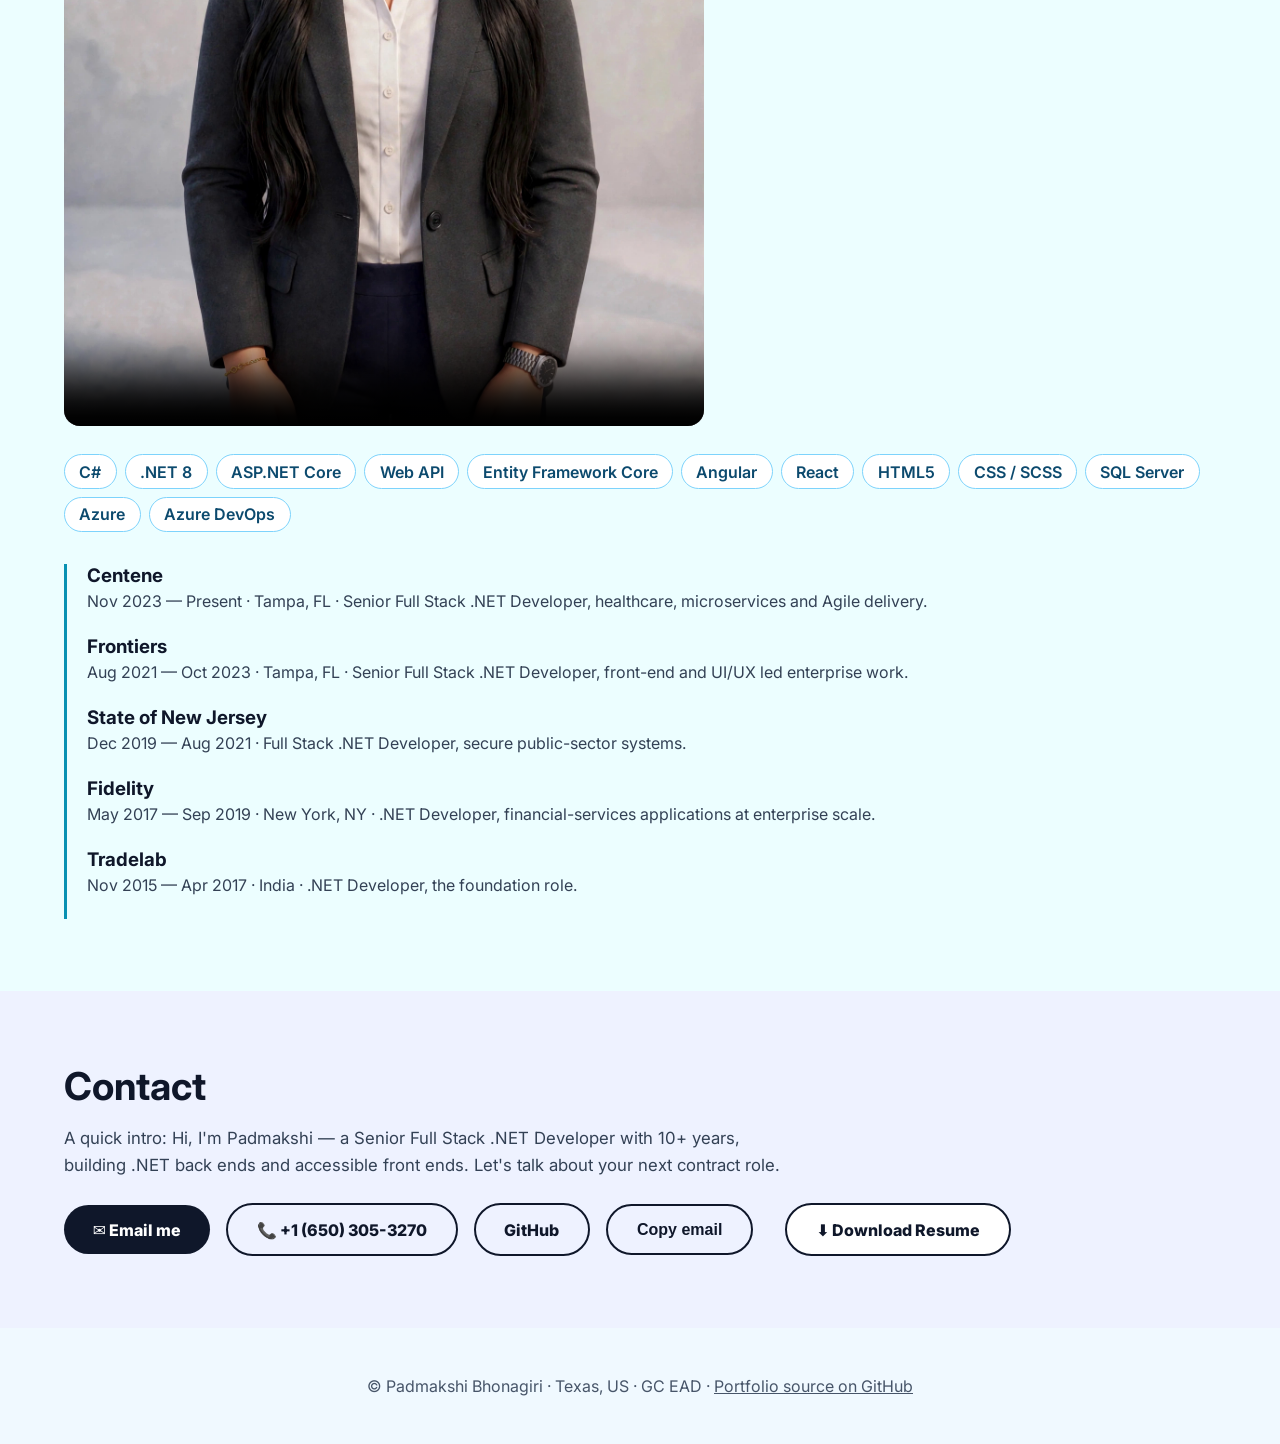
==== commit a3a2a430: "Update portfolio.html with full name in hero and no Texas location or GC EAD in hero" ====
--- a/docs/portfolio.html
+++ b/docs/portfolio.html
@@ -21,9 +21,9 @@
   .pillnav button{background:transparent;border:0;color:#fff;font-size:1rem;cursor:pointer;padding:.4rem .6rem;border-radius:999px}
   /* Hero: full viewport, text left, large character right, cooler tones */
   .hero{min-height:82vh;display:grid;grid-template-columns:1.25fr .75fr;align-items:center;overflow:hidden;background:linear-gradient(100deg,#0f4c81 0%,#0e7490 55%,#0891b2 100%);color:#fff;padding:5.5rem 4rem 2rem 4rem}
-  .hero-text{max-width:560px}
+  .hero-text{max-width:640px}
   .hero-text .hi{font-size:.95rem;font-weight:800;letter-spacing:.22em;text-transform:uppercase;margin:0 0 .25rem}
-  .hero-text h1{font-family:Caveat,cursive;font-size:clamp(4.5rem,9vw,8.5rem);line-height:.9;margin:0;color:#fff}
+  .hero-text h1{font-family:Caveat,cursive;font-size:clamp(3.4rem,6.5vw,6.2rem);line-height:1;margin:0;color:#fff}
   .hero-text p{font-size:1.05rem;line-height:1.6;color:#e0f2fe;max-width:480px}
   .hero-btns{display:flex;gap:1rem;flex-wrap:wrap;margin-top:1.5rem}
   .btn{display:inline-block;text-decoration:none;font-weight:800;border-radius:999px;padding:.9rem 1.8rem;border:0;cursor:pointer;font-size:1rem}
@@ -92,9 +92,8 @@
 <header class="hero" id="hero">
   <div class="hero-text">
     <p class="hi">Hi, I'm</p>
-    <h1>Padmakshi</h1>
+    <h1>Padmakshi Bhonagiri</h1>
     <p>Senior Full Stack .NET Developer with 10+ years building enterprise software in healthcare, banking, government, and airlines. Back-end .NET done properly, front ends people can actually use, and work supported after it ships.</p>
-    <p>Texas, US · GC EAD</p>
     <div class="hero-btns">
       <a class="btn btn-white" href="#work">View My Work</a>
       <button class="btn btn-dark" type="button" id="lets-talk-btn">Let's Talk</button>
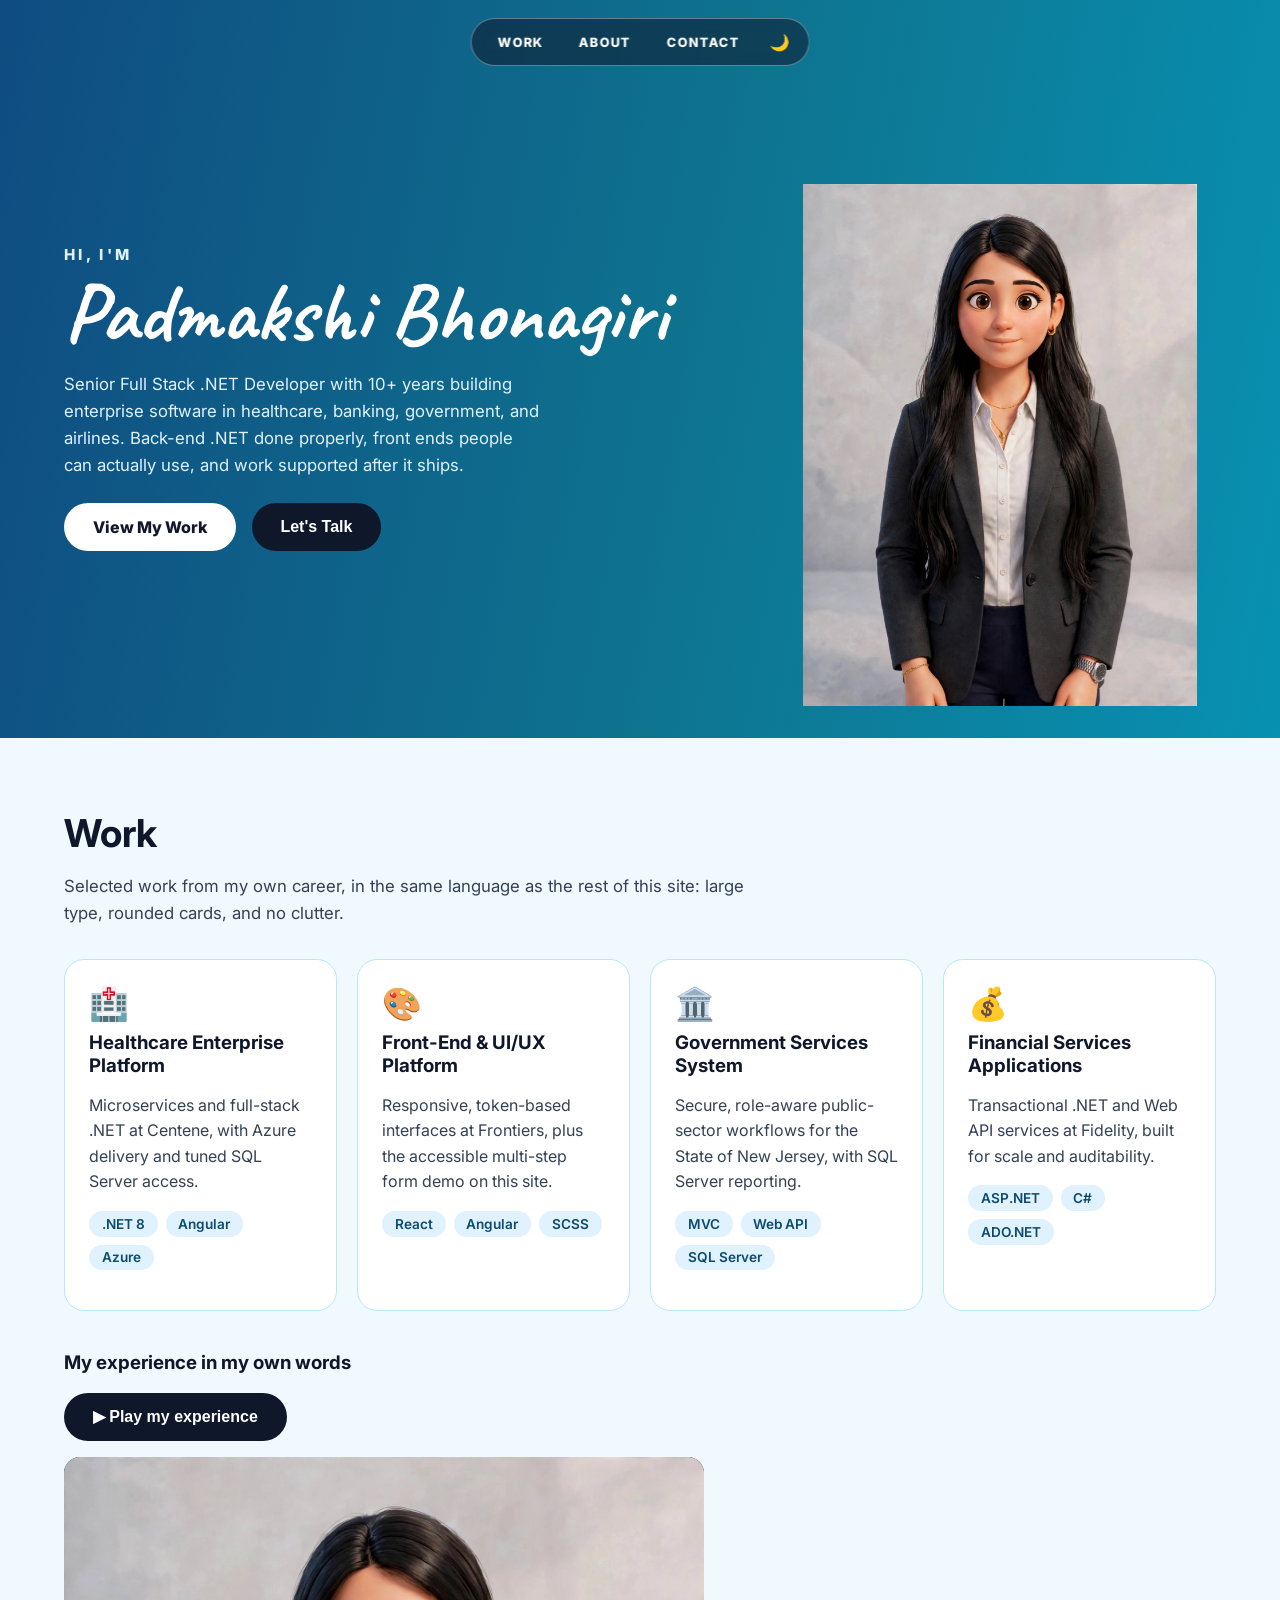
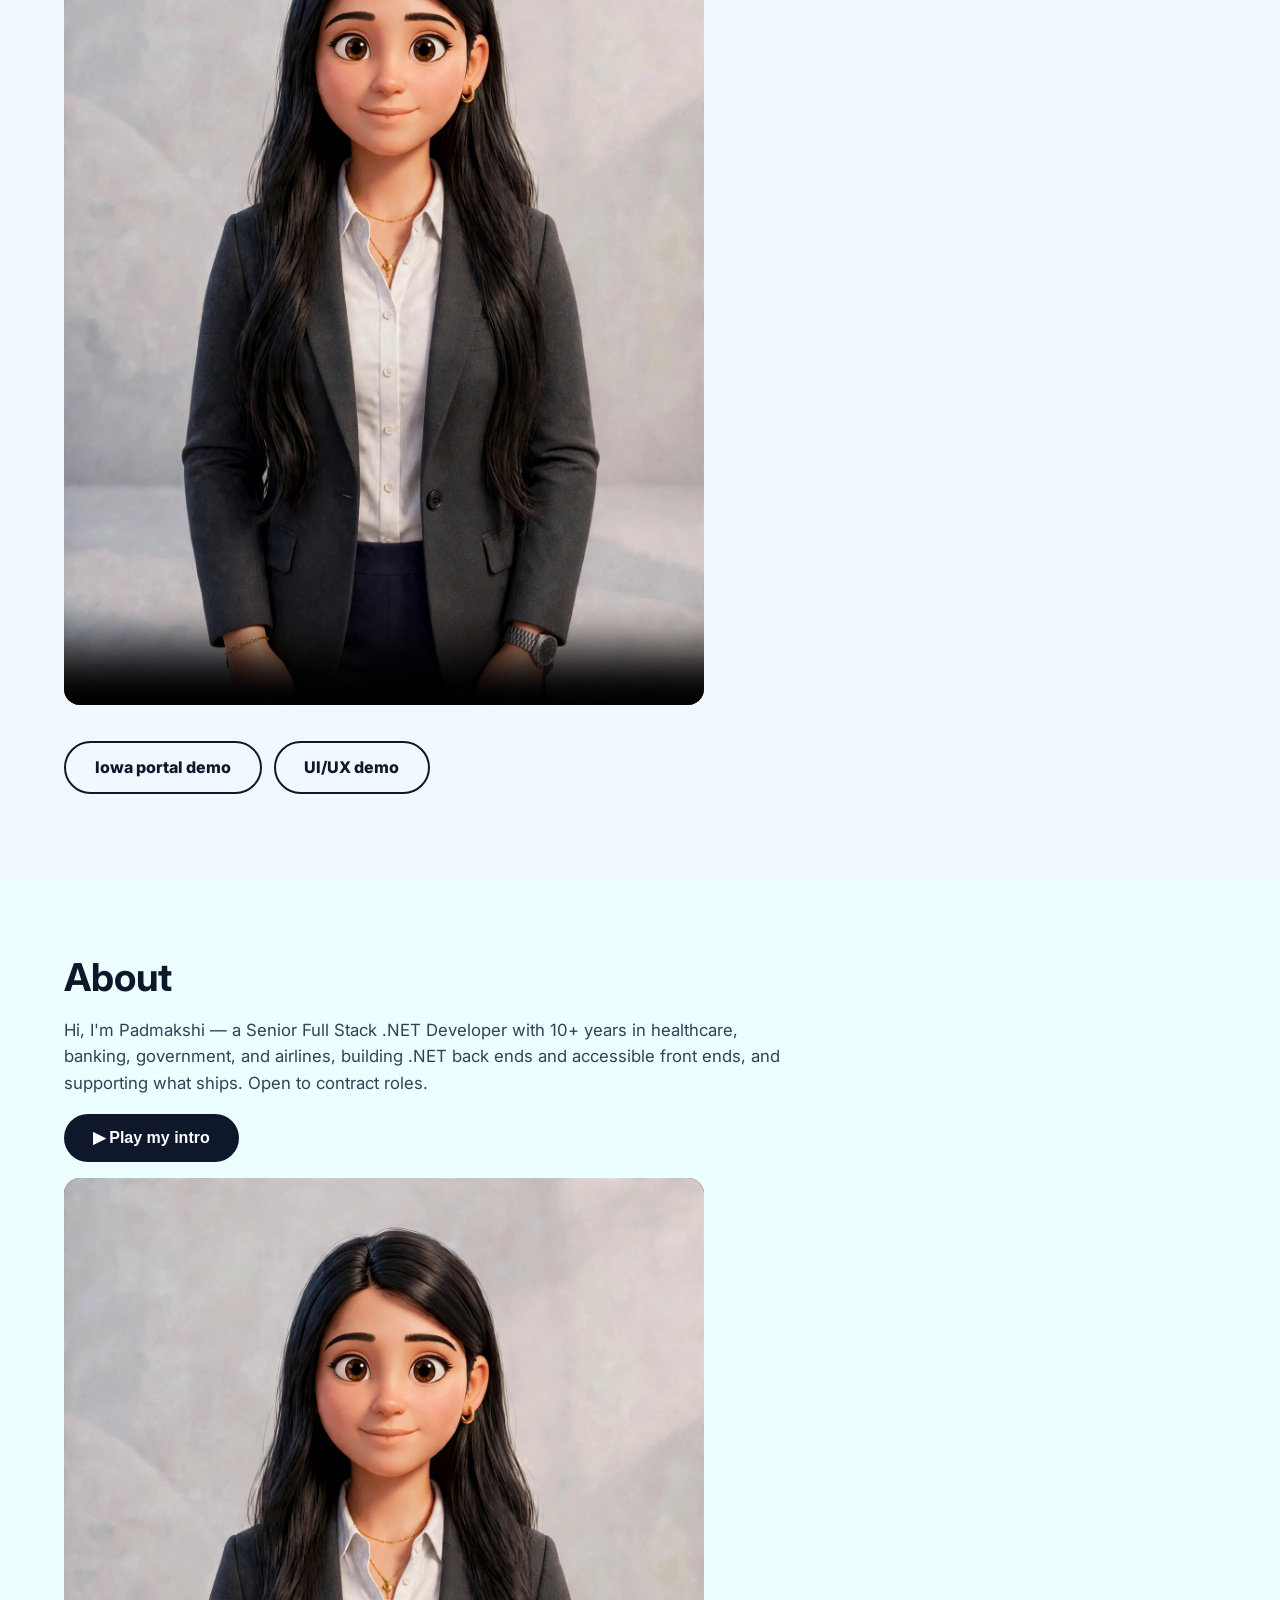
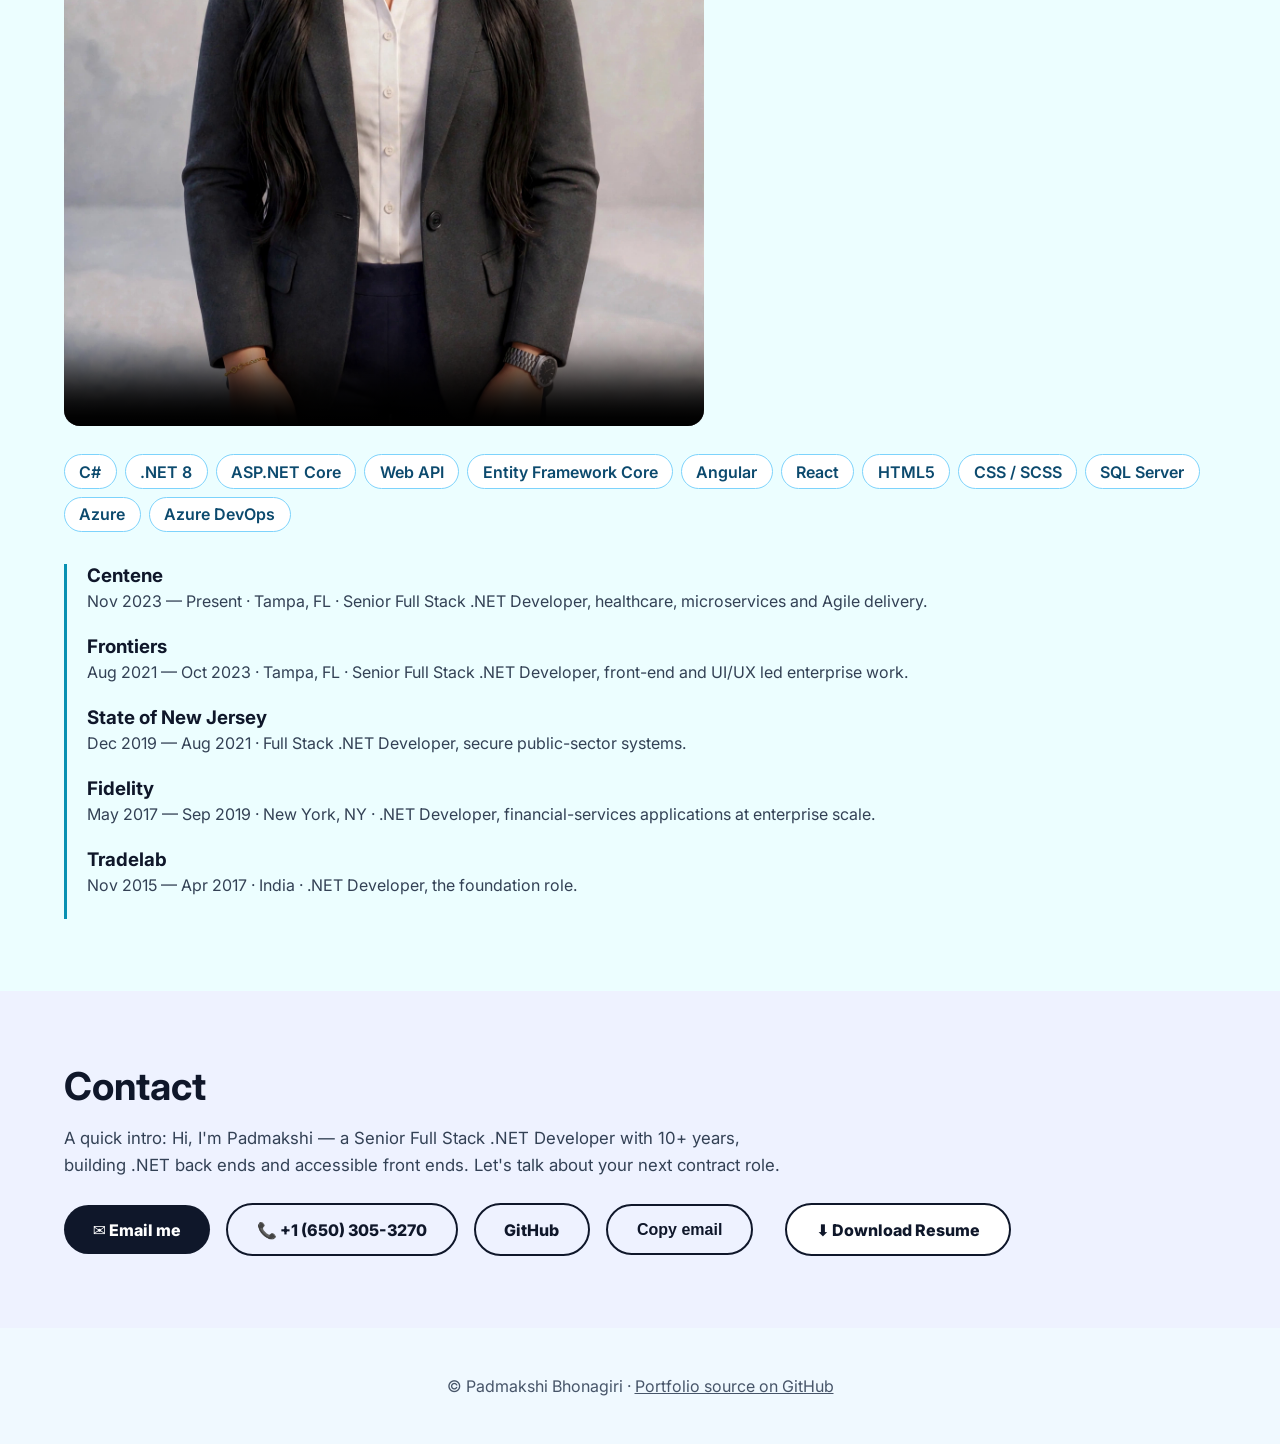
==== commit aa7a3438: "Update portfolio.html with no Texas or GC EAD" ====
--- a/docs/portfolio.html
+++ b/docs/portfolio.html
@@ -123,7 +123,7 @@
 
 <section id="about" aria-labelledby="about-title">
   <h2 id="about-title">About</h2>
-  <p class="lead">Hi, I'm Padmakshi — a Senior Full Stack .NET Developer with 10+ years in healthcare, banking, government, and airlines, building .NET back ends and accessible front ends, and supporting what ships. Based in Texas, US, open to contract roles.</p>
+  <p class="lead">Hi, I'm Padmakshi — a Senior Full Stack .NET Developer with 10+ years in healthcare, banking, government, and airlines, building .NET back ends and accessible front ends, and supporting what ships. Open to contract roles.</p>
   <p><button class="btn btn-dark" type="button" id="play-intro-btn">▶ Play my intro</button></p>
   <p><video id="intro-video" controls preload="none" poster="img/avatar-3d.png" aria-label="Spoken intro video of Padmakshi Bhonagiri" style="max-width:640px"><source src="intro-video-female.mp4" type="video/mp4">Your browser does not support this video.</video></p>
   <div class="skillpills" aria-label="Skills">
@@ -153,14 +153,14 @@
 </main>
 
 <footer>
-  <p>© Padmakshi Bhonagiri · Texas, US · GC EAD · <a href="https://github.com/PadhuPadmakshi/padmakshi-bhonagiri-portfolio">Portfolio source on GitHub</a></p>
+  <p>© Padmakshi Bhonagiri · <a href="https://github.com/PadhuPadmakshi/padmakshi-bhonagiri-portfolio">Portfolio source on GitHub</a></p>
 </footer>
 
 <div class="backdrop" id="intro-modal" role="dialog" aria-modal="true" aria-labelledby="intro-modal-title" hidden>
   <div class="modal">
     <h2 id="intro-modal-title">Hi, I'm Padmakshi</h2>
     <p>I'm a Senior Full Stack .NET Developer with 10+ years building enterprise software — in healthcare, banking and financial services, government, and airlines. My core is C# and .NET: ASP.NET Core, Web API, and Entity Framework Core, with Angular and React on the front end, built to be responsive and accessible.</p>
-    <p>I build, modernize, and support applications end to end — from APIs and data to the screen in front of the user — and I'm based in Texas, US, open to contract roles.</p>
+    <p>I build, modernize, and support applications end to end — from APIs and data to the screen in front of the user — and I'm open to contract roles.</p>
     <p><video controls preload="none" poster="img/avatar-3d.png" aria-label="Spoken intro video of Padmakshi Bhonagiri"><source src="intro-video-female.mp4" type="video/mp4">Your browser does not support this video.</video></p>
     <p style="display:flex;gap:.75rem;flex-wrap:wrap">
       <a class="btn btn-dark" href="mailto:padhupadmakshib@gmail.com">✉ Email me</a>
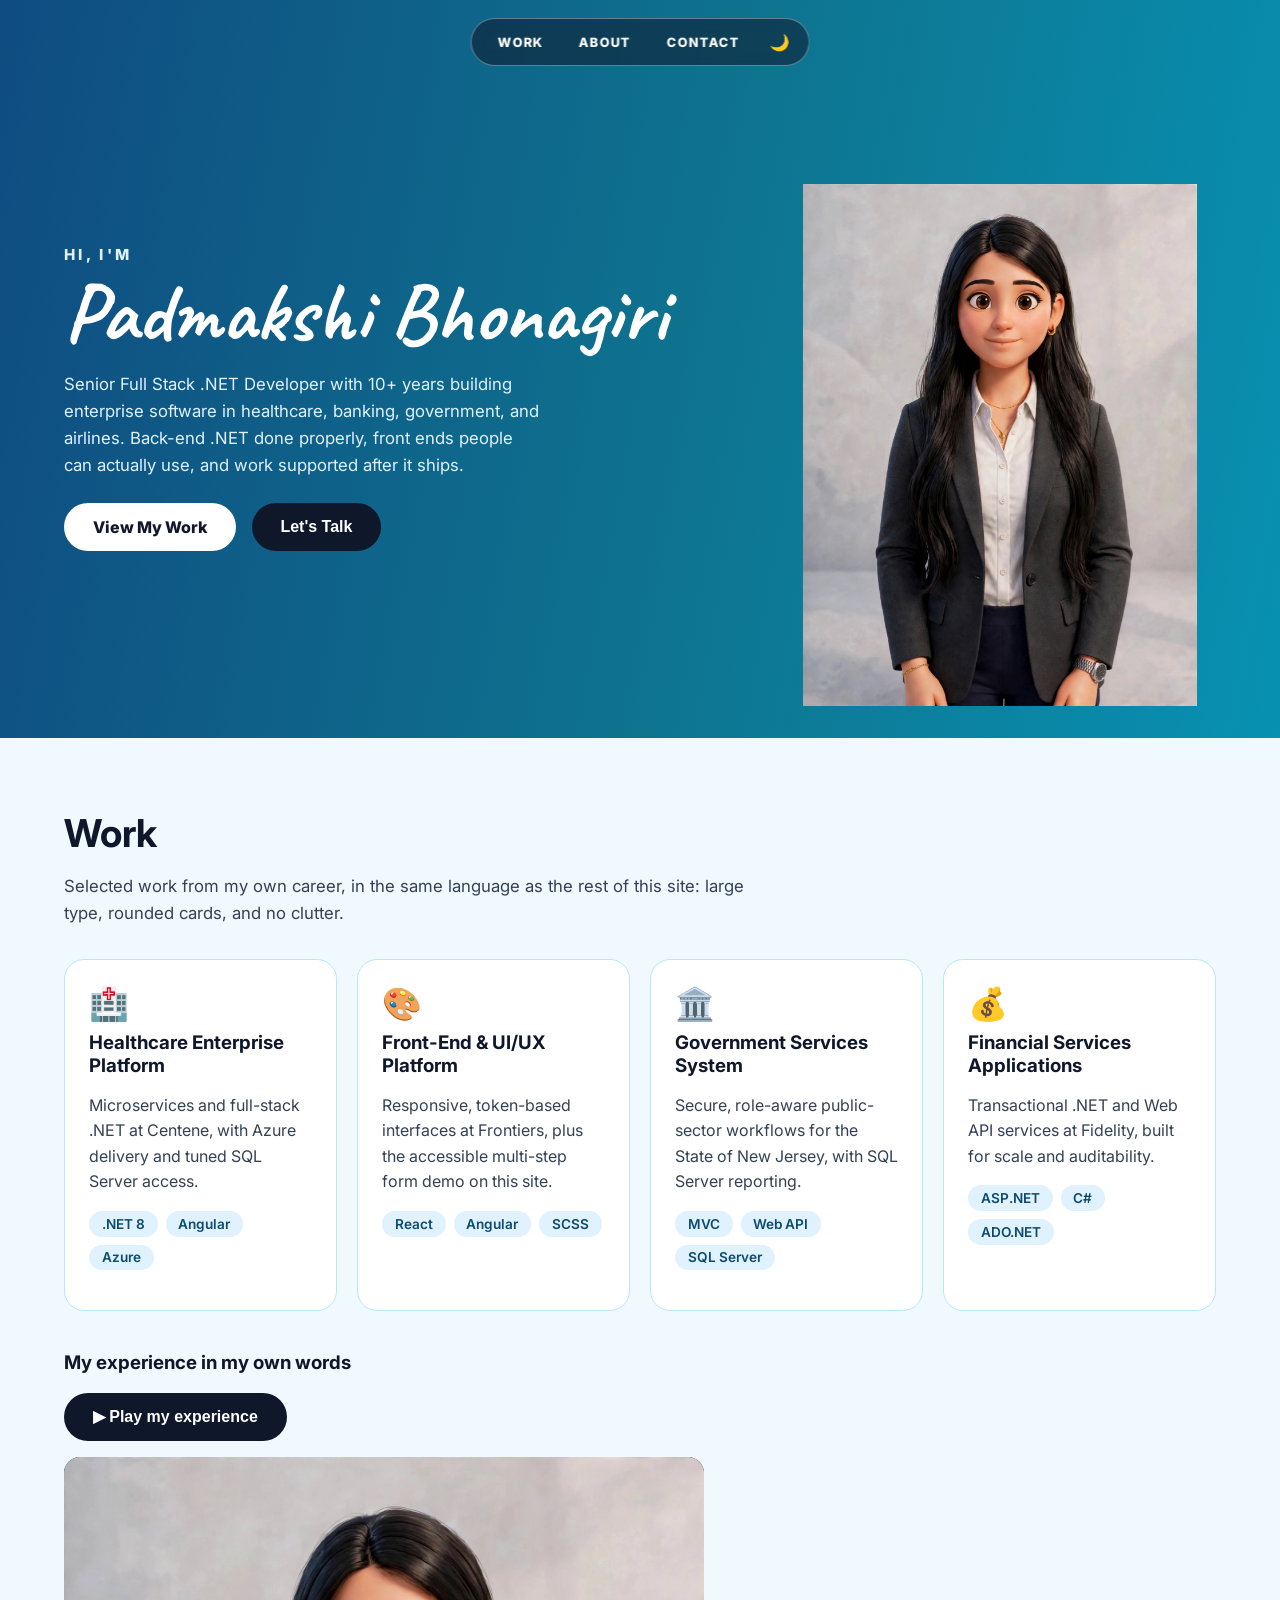
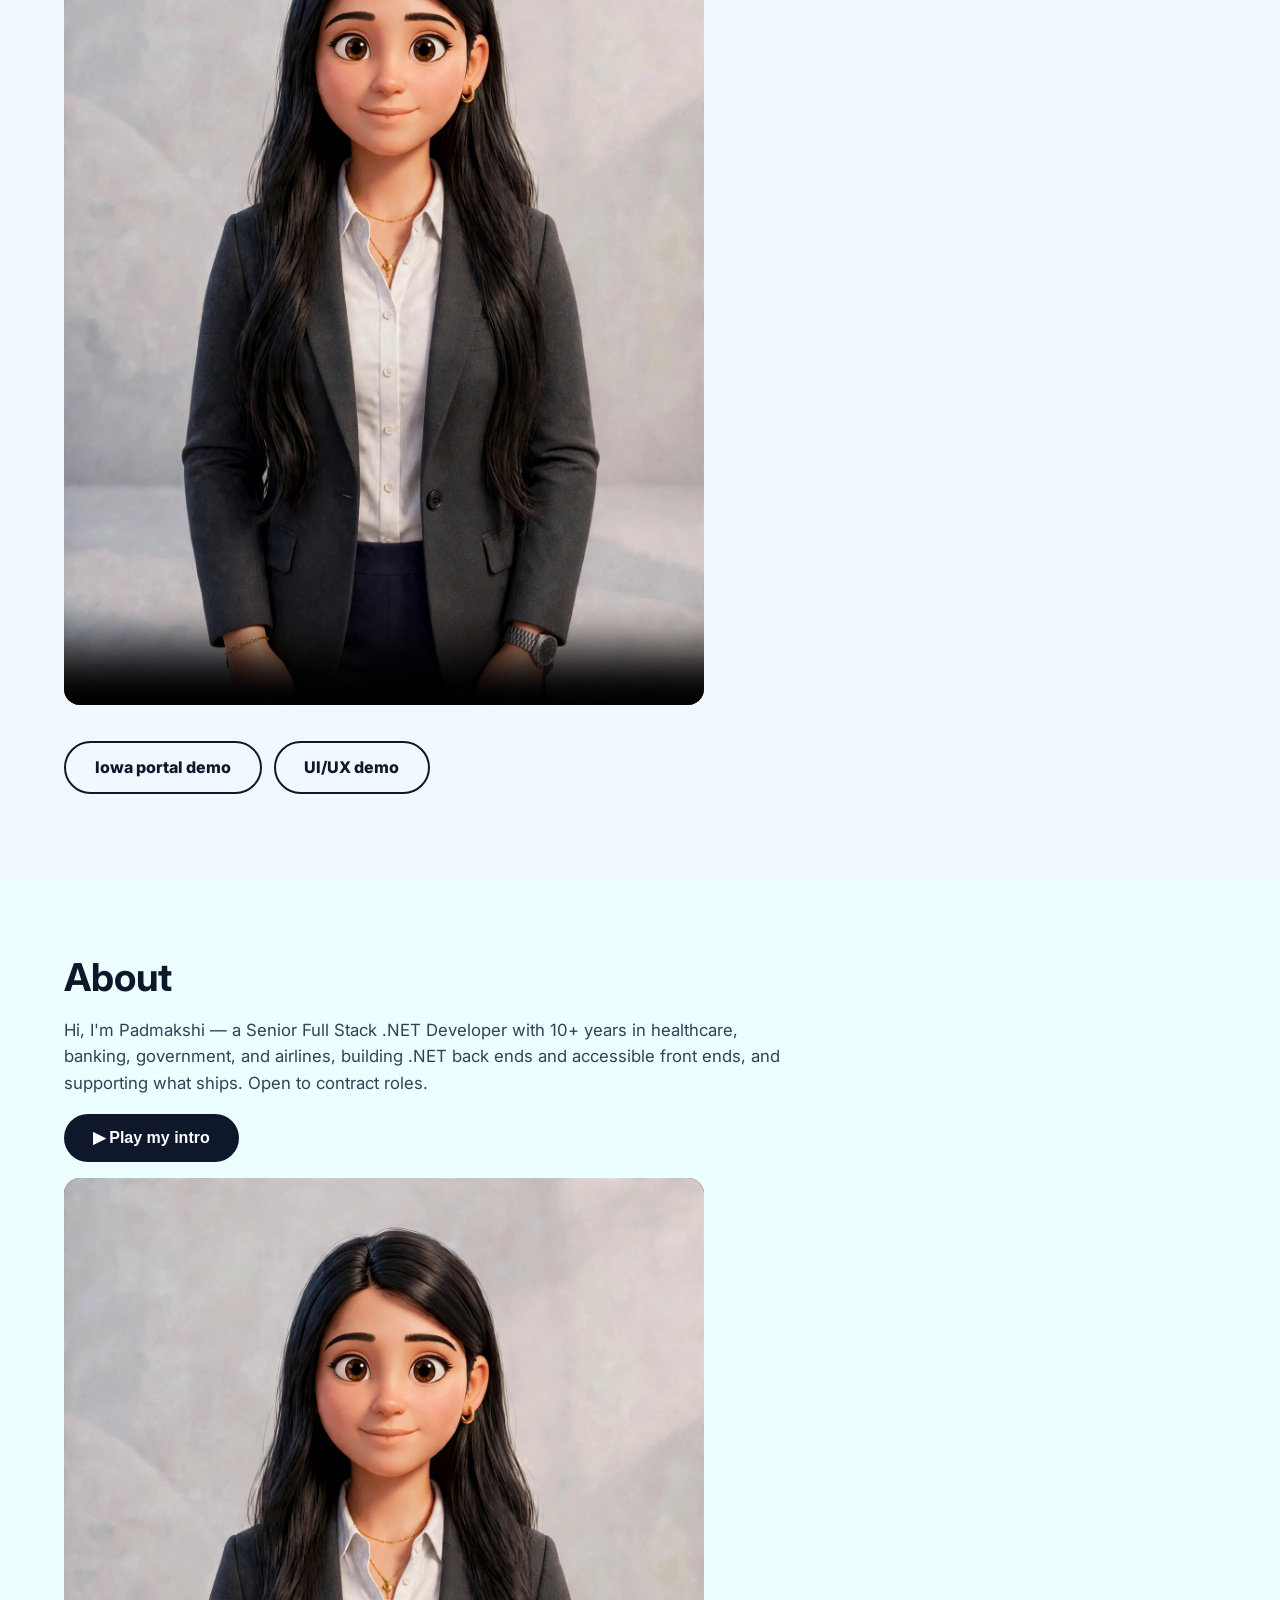
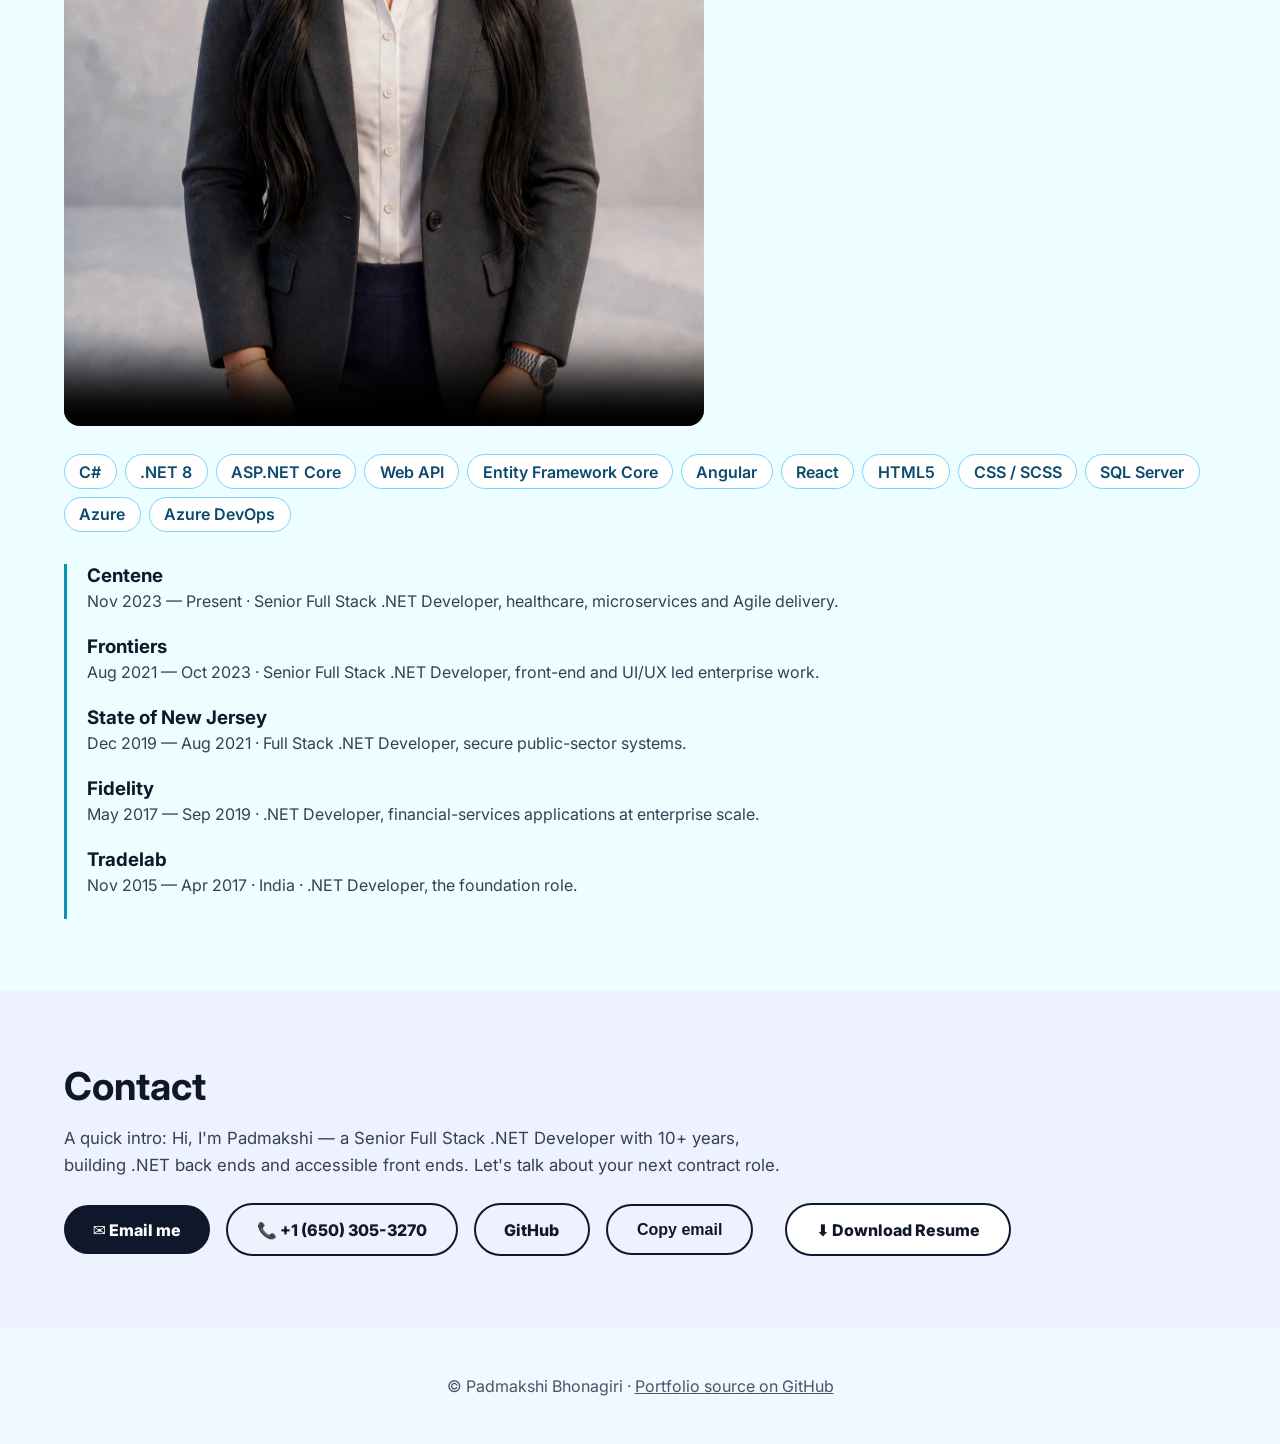
==== commit 30e17544: "Remove location state names from portfolio (keep New Jersey client name)" ====
--- a/docs/portfolio.html
+++ b/docs/portfolio.html
@@ -130,10 +130,10 @@
     <span>C#</span><span>.NET 8</span><span>ASP.NET Core</span><span>Web API</span><span>Entity Framework Core</span><span>Angular</span><span>React</span><span>HTML5</span><span>CSS / SCSS</span><span>SQL Server</span><span>Azure</span><span>Azure DevOps</span>
   </div>
   <div class="timeline">
-    <article><h3>Centene</h3><p>Nov 2023 — Present · Tampa, FL · Senior Full Stack .NET Developer, healthcare, microservices and Agile delivery.</p></article>
-    <article><h3>Frontiers</h3><p>Aug 2021 — Oct 2023 · Tampa, FL · Senior Full Stack .NET Developer, front-end and UI/UX led enterprise work.</p></article>
+    <article><h3>Centene</h3><p>Nov 2023 — Present · Senior Full Stack .NET Developer, healthcare, microservices and Agile delivery.</p></article>
+    <article><h3>Frontiers</h3><p>Aug 2021 — Oct 2023 · Senior Full Stack .NET Developer, front-end and UI/UX led enterprise work.</p></article>
     <article><h3>State of New Jersey</h3><p>Dec 2019 — Aug 2021 · Full Stack .NET Developer, secure public-sector systems.</p></article>
-    <article><h3>Fidelity</h3><p>May 2017 — Sep 2019 · New York, NY · .NET Developer, financial-services applications at enterprise scale.</p></article>
+    <article><h3>Fidelity</h3><p>May 2017 — Sep 2019 · .NET Developer, financial-services applications at enterprise scale.</p></article>
     <article><h3>Tradelab</h3><p>Nov 2015 — Apr 2017 · India · .NET Developer, the foundation role.</p></article>
   </div>
 </section>
